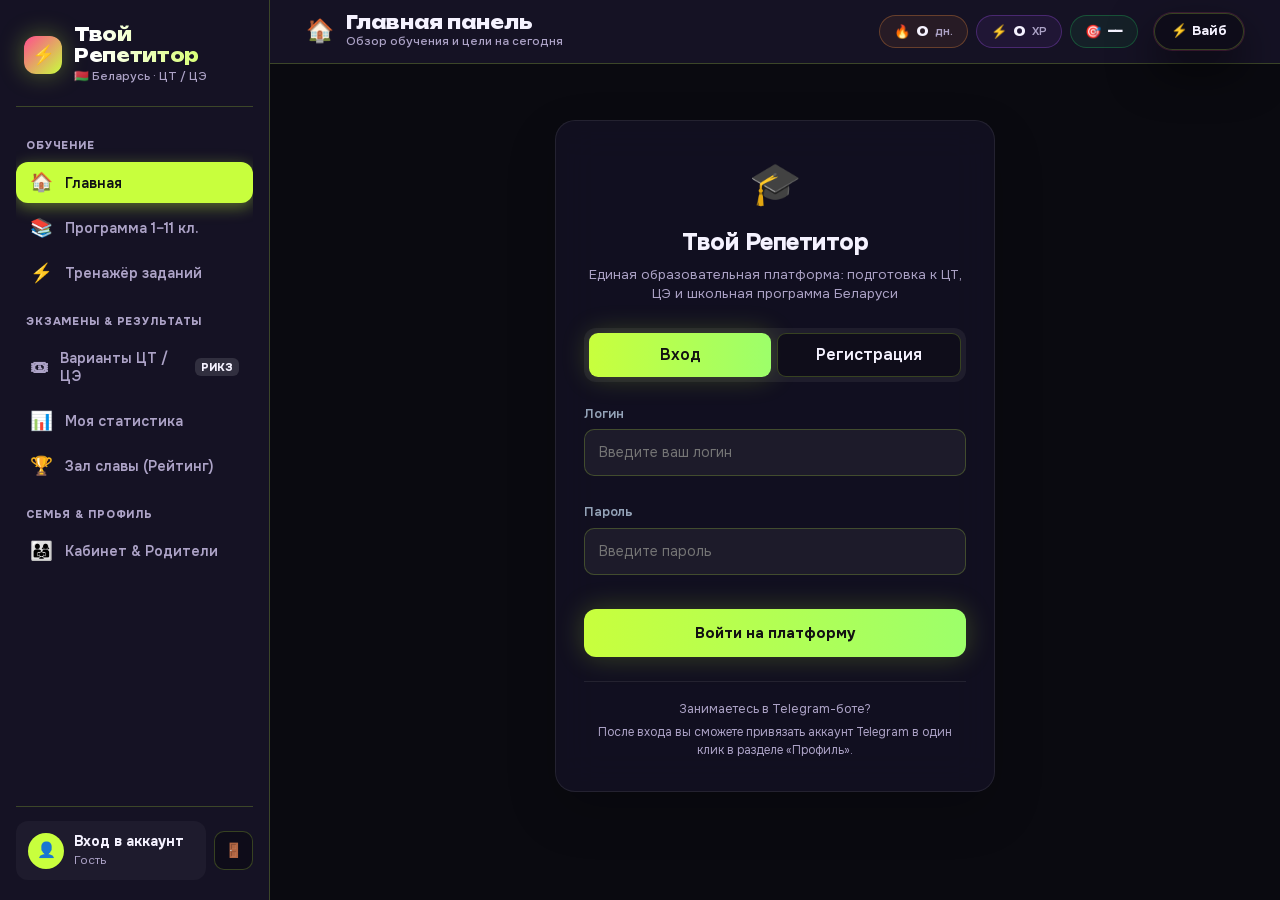
==== frontend/index.html @ 46fee934 "fix(frontend): bust cache on api.js import" ====
<!doctype html>
<html lang="ru" data-theme="vibe">
  <head>
    <meta charset="UTF-8" />
    <meta
      name="viewport"
      content="width=device-width, initial-scale=1.0, maximum-scale=1.0, user-scalable=no, viewport-fit=cover"
    />
    <title>Твой Репетитор — ЦТ / ЦЭ</title>
    <meta http-equiv="Cache-Control" content="no-cache, no-store, must-revalidate" />
    <meta http-equiv="Pragma" content="no-cache" />
    <meta http-equiv="Expires" content="0" />
    <!-- Критичные стили СПЛЭША — сразу в HTML, без ожидания CSS/шрифтов/Telegram SDK -->
    <style>
      html, body {
        background: #0b0b12;
        color: #f4f1ff;
        margin: 0;
        padding: 0;
        min-height: 100%;
      }
      [data-theme='calm'] body { background: #f3f6f4; color: #1c2a24; }
      .app-splash {
        position: fixed;
        inset: 0;
        z-index: 99999;
        background: #0b0b12;
        display: flex;
        flex-direction: column;
        align-items: center;
        justify-content: center;
        gap: 14px;
        transition: opacity 0.35s ease, visibility 0.35s ease;
        font-family: system-ui, -apple-system, "Segoe UI", sans-serif;
      }
      .app-splash.hidden { opacity: 0; visibility: hidden; pointer-events: none; }
      .splash-gears { position: relative; width: 76px; height: 76px; }
      .splash-gear { position: absolute; line-height: 1; }
      .splash-gear-main {
        font-size: 46px; top: 0; left: 2px;
        animation: splash-spin 3s linear infinite;
      }
      .splash-gear-sub {
        font-size: 28px; bottom: 2px; right: 2px;
        animation: splash-spin-reverse 2.2s linear infinite;
      }
      @keyframes splash-spin { from { transform: rotate(0deg); } to { transform: rotate(360deg); } }
      @keyframes splash-spin-reverse { from { transform: rotate(0deg); } to { transform: rotate(-360deg); } }
      .splash-title { font-weight: 700; font-size: 1.15rem; color: #f4f1ff; letter-spacing: 0.5px; }
      .splash-loading-text {
        font-size: 0.86rem; color: #b7aecf;
        animation: splash-pulse 1.3s ease-in-out infinite;
      }
      @keyframes splash-pulse { 0%, 100% { opacity: 0.5; } 50% { opacity: 1; } }
      /* Пока грузится app — прячем оболочку, чтобы не мигала пустая шапка */
      .app-shell { visibility: hidden; }
      html.app-ready .app-shell { visibility: visible; }
    </style>
    <script>
      (function() {
        try {
          var saved = localStorage.getItem('tutor_theme') || 'vibe';
          document.documentElement.setAttribute('data-theme', saved);
        } catch(e) {}
      })();
    </script>
    <!-- Локальные шрифты Onest & Unbounded и стили: нулевая задержка, без внешних запросов к Google -->
    <link rel="stylesheet" href="./fonts.css?v=20261122-v8-auth-security" />
    <link rel="stylesheet" href="./styles.css?v=20261122-v8-auth-security" />

    <!-- Глобальный перехватчик JS-ошибок → логи контейнера через бэкенд -->
    <script>
      (function () {
        var LOG_URL = '/api/tutor/logs/client-error/';
        var _lastSent = 0;
        var THROTTLE_MS = 3000;

        function sendError(payload) {
          var now = Date.now();
          if (now - _lastSent < THROTTLE_MS) return;
          _lastSent = now;

          var body = JSON.stringify(payload);
          try {
            fetch(LOG_URL, {
              method: 'POST',
              headers: { 'Content-Type': 'application/json' },
              body: body,
              keepalive: true
            }).catch(function () {
              if (navigator.sendBeacon) navigator.sendBeacon(LOG_URL, body);
            });
          } catch (e) {
            if (navigator.sendBeacon) navigator.sendBeacon(LOG_URL, body);
          }
        }

        function getTgId() {
          try {
            return window.Telegram && window.Telegram.WebApp
              ? (window.Telegram.WebApp.initDataUnsafe &&
                 window.Telegram.WebApp.initDataUnsafe.user &&
                 window.Telegram.WebApp.initDataUnsafe.user.id) || 'no_tg_user'
              : 'browser';
          } catch (e) { return 'unknown'; }
        }

        function getRoute() {
          try { return window.location.hash || window.location.pathname; } catch (e) { return ''; }
        }

        window.addEventListener('error', function (event) {
          sendError({
            message: event.message || 'Unknown error',
            source: event.filename || '',
            lineno: event.lineno || 0,
            colno: event.colno || 0,
            stack: event.error ? (event.error.stack || '') : '',
            url: window.location.href,
            route: getRoute(),
            tg_id: getTgId()
          });
        });

        window.addEventListener('unhandledrejection', function (event) {
          var reason = event.reason;
          sendError({
            message: 'UnhandledRejection: ' + (reason && reason.message ? reason.message : String(reason)),
            source: '',
            lineno: 0,
            colno: 0,
            stack: reason && reason.stack ? reason.stack : '',
            url: window.location.href,
            route: getRoute(),
            tg_id: getTgId()
          });
        });
      })();
    </script>
  </head>
  <body>
    <!-- Сплэш сразу в body — виден до загрузки JS/шрифтов -->
    <div id="app-splash" class="app-splash">
      <div class="splash-gears">
        <span class="splash-gear splash-gear-main">⚙️</span>
        <span class="splash-gear splash-gear-sub">⚙️</span>
      </div>
      <div class="splash-title">Твой Репетитор</div>
      <div class="splash-loading-text">Загрузка...</div>
    </div>
    <script>
      // Держим сплэш до готовности приложения. Страховка: максимум 3 с.
      window.__TUTOR_HIDE_SPLASH__ = function () {
        var splash = document.getElementById('app-splash');
        if (!splash || splash.dataset.done) return;
        splash.dataset.done = '1';
        document.documentElement.classList.add('app-ready');
        splash.classList.add('hidden');
        setTimeout(function () {
          if (splash && splash.parentNode) splash.parentNode.removeChild(splash);
        }, 280);
      };
      setTimeout(function () {
        if (typeof window.__TUTOR_HIDE_SPLASH__ === 'function') window.__TUTOR_HIDE_SPLASH__();
      }, 3000);
    </script>
    <div id="atmosphere" class="atmosphere" aria-hidden="true"></div>
    <div class="app-shell">
      <!-- Полноформатный десктоп-сайдбар (активен на ПК и демо-сайте) -->
      <aside class="desktop-sidebar" aria-label="Панель навигации">
        <div class="sidebar-brand" data-action="go-home">
          <span class="brand-mark">⚡</span>
          <div class="sidebar-brand-text">
            <span class="brand-name">Твой Репетитор</span>
            <span class="brand-sub">🇧🇾 Беларусь · ЦТ / ЦЭ</span>
          </div>
        </div>

        <nav class="sidebar-nav">
          <div class="sidebar-group-title">ОБУЧЕНИЕ</div>
          <button type="button" class="sidebar-btn active" data-route="home">
            <span class="sidebar-icon">🏠</span>
            <span class="sidebar-text">Главная</span>
          </button>
          <button type="button" class="sidebar-btn" data-route="courses">
            <span class="sidebar-icon">📚</span>
            <span class="sidebar-text">Программа 1–11 кл.</span>
          </button>
          <button type="button" class="sidebar-btn" data-route="practice">
            <span class="sidebar-icon">⚡</span>
            <span class="sidebar-text">Тренажёр заданий</span>
          </button>

          <div class="sidebar-group-title">ЭКЗАМЕНЫ & РЕЗУЛЬТАТЫ</div>
          <button type="button" class="sidebar-btn" data-action="open-exam-variants">
            <span class="sidebar-icon">🎟</span>
            <span class="sidebar-text">Варианты ЦТ / ЦЭ</span>
            <span class="sidebar-badge">РИКЗ</span>
          </button>
          <button type="button" class="sidebar-btn" data-route="stats">
            <span class="sidebar-icon">📊</span>
            <span class="sidebar-text">Моя статистика</span>
          </button>
          <button type="button" class="sidebar-btn" data-route="rating">
            <span class="sidebar-icon">🏆</span>
            <span class="sidebar-text">Зал славы (Рейтинг)</span>
          </button>

          <div class="sidebar-group-title">СЕМЬЯ & ПРОФИЛЬ</div>
          <button type="button" class="sidebar-btn" data-route="profile">
            <span class="sidebar-icon">👨‍👩‍👧</span>
            <span class="sidebar-text">Кабинет & Родители</span>
          </button>
        </nav>

        <div class="sidebar-footer" style="display:flex;align-items:center;gap:8px">
          <div class="sidebar-user" id="sidebar-user-card" data-route="profile" style="flex:1">
            <div class="sidebar-avatar" id="sidebar-user-avatar">👤</div>
            <div class="sidebar-user-info">
              <span class="sidebar-user-name" id="sidebar-user-name">Ученик</span>
              <span class="sidebar-user-grade" id="sidebar-user-grade">11 класс</span>
            </div>
          </div>
          <button type="button" class="btn secondary sm" data-action="auth-logout" title="Выйти из аккаунта" style="padding:8px 10px;border-radius:10px;font-size:14px;cursor:pointer">🚪</button>
        </div>
      </aside>

      <!-- Основная рабочая область -->
      <div class="main-content-wrapper">
        <header class="topbar">
          <!-- Mobile Brand: виден на узких экранах, скрыт на десктопе с сайдбаром -->
          <div class="brand" data-action="go-home">
            <span class="brand-mark">⚡</span>
            <div>
              <p class="brand-name">Твой Репетитор</p>
              <p class="brand-sub" id="brand-sub">ЦТ · ЦЭ · Школа</p>
            </div>
          </div>

          <!-- Desktop Section Breadcrumb / Header: виден на десктопе вместо дублирующего меню -->
          <div class="topbar-section" id="topbar-section">
            <span class="topbar-section-icon" id="topbar-section-icon">🏠</span>
            <div class="topbar-section-text">
              <h1 class="topbar-section-title" id="topbar-section-title">Главная панель</h1>
              <span class="topbar-section-sub" id="topbar-section-sub">Обзор обучения и цели на сегодня</span>
            </div>
          </div>

          <!-- Live Gamification Indicators: кликабельны, показывают стрик, XP и точность -->
          <div class="topbar-badges" id="topbar-badges">
            <button type="button" class="topbar-pill topbar-pill-streak" data-action="open-streak" title="Ударный режим (дней подряд)">
              <span class="pill-fire">🔥</span>
              <span class="pill-val" id="topbar-streak-val">0</span>
              <span class="pill-lbl">дн.</span>
            </button>
            <button type="button" class="topbar-pill topbar-pill-xp" data-action="open-scores" title="Очки опыта (XP)">
              <span class="pill-bolt">⚡</span>
              <span class="pill-val" id="topbar-xp-val">0</span>
              <span class="pill-lbl">XP</span>
            </button>
            <button type="button" class="topbar-pill topbar-pill-acc" data-action="open-accuracy" title="Точность ответов">
              <span class="pill-target">🎯</span>
              <span class="pill-val" id="topbar-acc-val">—</span>
            </button>
          </div>

          <div class="topbar-actions">
            <button type="button" class="theme-toggle" id="theme-toggle" aria-label="Сменить тему">
              <span id="theme-toggle-label">⚡ Вайб</span>
            </button>
          </div>
        </header>

        <main id="view" class="view"></main>
      </div>

      <nav class="tabbar">
        <button type="button" class="tab active" data-route="home">Главная</button>
        <button type="button" class="tab" data-route="courses">Учёба</button>
        <button type="button" class="tab" data-route="practice">Практика</button>
        <button type="button" class="tab" data-route="stats">Статистика</button>
        <button type="button" class="tab" data-route="rating">Рейтинг</button>
        <button type="button" class="tab" data-route="profile">Профиль & Семья</button>
      </nav>
    </div>

    <!-- Telegram SDK локально: не зависит от telegram.org, грузится мгновенно -->
    <script src="./telegram-web-app.js"></script>
    <script>
      try {
        var _tg = window.Telegram && window.Telegram.WebApp;
        if (_tg) { _tg.ready(); _tg.expand(); }
      } catch (e) {}
    </script>
    <script type="module" src="./app.js?v=20261122-v10-freshapi"></script>
  </body>
</html>
---- frontend/fonts.css ----
/* cyrillic-ext */
@font-face {
  font-family: 'Onest';
  font-style: normal;
  font-weight: 400;
  font-display: swap;
  src: url('./fonts/onest-400-cyrillic-ext.woff2') format('woff2');
  unicode-range: U+0460-052F, U+1C80-1C8A, U+20B4, U+2DE0-2DFF, U+A640-A69F, U+FE2E-FE2F;
}

/* cyrillic */
@font-face {
  font-family: 'Onest';
  font-style: normal;
  font-weight: 400;
  font-display: swap;
  src: url('./fonts/onest-400-cyrillic.woff2') format('woff2');
  unicode-range: U+0301, U+0400-045F, U+0490-0491, U+04B0-04B1, U+2116;
}

/* latin-ext */
@font-face {
  font-family: 'Onest';
  font-style: normal;
  font-weight: 400;
  font-display: swap;
  src: url('./fonts/onest-400-latin-ext.woff2') format('woff2');
  unicode-range: U+0100-02BA, U+02BD-02C5, U+02C7-02CC, U+02CE-02D7, U+02DD-02FF, U+0304, U+0308, U+0329, U+1D00-1DBF, U+1E00-1E9F, U+1EF2-1EFF, U+2020, U+20A0-20AB, U+20AD-20C4, U+2113, U+2C60-2C7F, U+A720-A7FF;
}

/* latin */
@font-face {
  font-family: 'Onest';
  font-style: normal;
  font-weight: 400;
  font-display: swap;
  src: url('./fonts/onest-400-latin.woff2') format('woff2');
  unicode-range: U+0000-00FF, U+0131, U+0152-0153, U+02BB-02BC, U+02C6, U+02DA, U+02DC, U+0304, U+0308, U+0329, U+2000-206F, U+20AC, U+2122, U+2191, U+2193, U+2212, U+2215, U+FEFF, U+FFFD;
}

/* cyrillic-ext */
@font-face {
  font-family: 'Onest';
  font-style: normal;
  font-weight: 500;
  font-display: swap;
  src: url('./fonts/onest-500-cyrillic-ext.woff2') format('woff2');
  unicode-range: U+0460-052F, U+1C80-1C8A, U+20B4, U+2DE0-2DFF, U+A640-A69F, U+FE2E-FE2F;
}

/* cyrillic */
@font-face {
  font-family: 'Onest';
  font-style: normal;
  font-weight: 500;
  font-display: swap;
  src: url('./fonts/onest-500-cyrillic.woff2') format('woff2');
  unicode-range: U+0301, U+0400-045F, U+0490-0491, U+04B0-04B1, U+2116;
}

/* latin-ext */
@font-face {
  font-family: 'Onest';
  font-style: normal;
  font-weight: 500;
  font-display: swap;
  src: url('./fonts/onest-500-latin-ext.woff2') format('woff2');
  unicode-range: U+0100-02BA, U+02BD-02C5, U+02C7-02CC, U+02CE-02D7, U+02DD-02FF, U+0304, U+0308, U+0329, U+1D00-1DBF, U+1E00-1E9F, U+1EF2-1EFF, U+2020, U+20A0-20AB, U+20AD-20C4, U+2113, U+2C60-2C7F, U+A720-A7FF;
}

/* latin */
@font-face {
  font-family: 'Onest';
  font-style: normal;
  font-weight: 500;
  font-display: swap;
  src: url('./fonts/onest-500-latin.woff2') format('woff2');
  unicode-range: U+0000-00FF, U+0131, U+0152-0153, U+02BB-02BC, U+02C6, U+02DA, U+02DC, U+0304, U+0308, U+0329, U+2000-206F, U+20AC, U+2122, U+2191, U+2193, U+2212, U+2215, U+FEFF, U+FFFD;
}

/* cyrillic-ext */
@font-face {
  font-family: 'Onest';
  font-style: normal;
  font-weight: 600;
  font-display: swap;
  src: url('./fonts/onest-600-cyrillic-ext.woff2') format('woff2');
  unicode-range: U+0460-052F, U+1C80-1C8A, U+20B4, U+2DE0-2DFF, U+A640-A69F, U+FE2E-FE2F;
}

/* cyrillic */
@font-face {
  font-family: 'Onest';
  font-style: normal;
  font-weight: 600;
  font-display: swap;
  src: url('./fonts/onest-600-cyrillic.woff2') format('woff2');
  unicode-range: U+0301, U+0400-045F, U+0490-0491, U+04B0-04B1, U+2116;
}

/* latin-ext */
@font-face {
  font-family: 'Onest';
  font-style: normal;
  font-weight: 600;
  font-display: swap;
  src: url('./fonts/onest-600-latin-ext.woff2') format('woff2');
  unicode-range: U+0100-02BA, U+02BD-02C5, U+02C7-02CC, U+02CE-02D7, U+02DD-02FF, U+0304, U+0308, U+0329, U+1D00-1DBF, U+1E00-1E9F, U+1EF2-1EFF, U+2020, U+20A0-20AB, U+20AD-20C4, U+2113, U+2C60-2C7F, U+A720-A7FF;
}

/* latin */
@font-face {
  font-family: 'Onest';
  font-style: normal;
  font-weight: 600;
  font-display: swap;
  src: url('./fonts/onest-600-latin.woff2') format('woff2');
  unicode-range: U+0000-00FF, U+0131, U+0152-0153, U+02BB-02BC, U+02C6, U+02DA, U+02DC, U+0304, U+0308, U+0329, U+2000-206F, U+20AC, U+2122, U+2191, U+2193, U+2212, U+2215, U+FEFF, U+FFFD;
}

/* cyrillic-ext */
@font-face {
  font-family: 'Onest';
  font-style: normal;
  font-weight: 700;
  font-display: swap;
  src: url('./fonts/onest-700-cyrillic-ext.woff2') format('woff2');
  unicode-range: U+0460-052F, U+1C80-1C8A, U+20B4, U+2DE0-2DFF, U+A640-A69F, U+FE2E-FE2F;
}

/* cyrillic */
@font-face {
  font-family: 'Onest';
  font-style: normal;
  font-weight: 700;
  font-display: swap;
  src: url('./fonts/onest-700-cyrillic.woff2') format('woff2');
  unicode-range: U+0301, U+0400-045F, U+0490-0491, U+04B0-04B1, U+2116;
}

/* latin-ext */
@font-face {
  font-family: 'Onest';
  font-style: normal;
  font-weight: 700;
  font-display: swap;
  src: url('./fonts/onest-700-latin-ext.woff2') format('woff2');
  unicode-range: U+0100-02BA, U+02BD-02C5, U+02C7-02CC, U+02CE-02D7, U+02DD-02FF, U+0304, U+0308, U+0329, U+1D00-1DBF, U+1E00-1E9F, U+1EF2-1EFF, U+2020, U+20A0-20AB, U+20AD-20C4, U+2113, U+2C60-2C7F, U+A720-A7FF;
}

/* latin */
@font-face {
  font-family: 'Onest';
  font-style: normal;
  font-weight: 700;
  font-display: swap;
  src: url('./fonts/onest-700-latin.woff2') format('woff2');
  unicode-range: U+0000-00FF, U+0131, U+0152-0153, U+02BB-02BC, U+02C6, U+02DA, U+02DC, U+0304, U+0308, U+0329, U+2000-206F, U+20AC, U+2122, U+2191, U+2193, U+2212, U+2215, U+FEFF, U+FFFD;
}

/* cyrillic-ext */
@font-face {
  font-family: 'Onest';
  font-style: normal;
  font-weight: 800;
  font-display: swap;
  src: url('./fonts/onest-800-cyrillic-ext.woff2') format('woff2');
  unicode-range: U+0460-052F, U+1C80-1C8A, U+20B4, U+2DE0-2DFF, U+A640-A69F, U+FE2E-FE2F;
}

/* cyrillic */
@font-face {
  font-family: 'Onest';
  font-style: normal;
  font-weight: 800;
  font-display: swap;
  src: url('./fonts/onest-800-cyrillic.woff2') format('woff2');
  unicode-range: U+0301, U+0400-045F, U+0490-0491, U+04B0-04B1, U+2116;
}

/* latin-ext */
@font-face {
  font-family: 'Onest';
  font-style: normal;
  font-weight: 800;
  font-display: swap;
  src: url('./fonts/onest-800-latin-ext.woff2') format('woff2');
  unicode-range: U+0100-02BA, U+02BD-02C5, U+02C7-02CC, U+02CE-02D7, U+02DD-02FF, U+0304, U+0308, U+0329, U+1D00-1DBF, U+1E00-1E9F, U+1EF2-1EFF, U+2020, U+20A0-20AB, U+20AD-20C4, U+2113, U+2C60-2C7F, U+A720-A7FF;
}

/* latin */
@font-face {
  font-family: 'Onest';
  font-style: normal;
  font-weight: 800;
  font-display: swap;
  src: url('./fonts/onest-800-latin.woff2') format('woff2');
  unicode-range: U+0000-00FF, U+0131, U+0152-0153, U+02BB-02BC, U+02C6, U+02DA, U+02DC, U+0304, U+0308, U+0329, U+2000-206F, U+20AC, U+2122, U+2191, U+2193, U+2212, U+2215, U+FEFF, U+FFFD;
}

/* cyrillic-ext */
@font-face {
  font-family: 'Unbounded';
  font-style: normal;
  font-weight: 600;
  font-display: swap;
  src: url('./fonts/unbounded-600-cyrillic-ext.woff2') format('woff2');
  unicode-range: U+0460-052F, U+1C80-1C8A, U+20B4, U+2DE0-2DFF, U+A640-A69F, U+FE2E-FE2F;
}

/* cyrillic */
@font-face {
  font-family: 'Unbounded';
  font-style: normal;
  font-weight: 600;
  font-display: swap;
  src: url('./fonts/unbounded-600-cyrillic.woff2') format('woff2');
  unicode-range: U+0301, U+0400-045F, U+0490-0491, U+04B0-04B1, U+2116;
}

/* latin-ext */
@font-face {
  font-family: 'Unbounded';
  font-style: normal;
  font-weight: 600;
  font-display: swap;
  src: url('./fonts/unbounded-600-latin-ext.woff2') format('woff2');
  unicode-range: U+0100-02BA, U+02BD-02C5, U+02C7-02CC, U+02CE-02D7, U+02DD-02FF, U+0304, U+0308, U+0329, U+1D00-1DBF, U+1E00-1E9F, U+1EF2-1EFF, U+2020, U+20A0-20AB, U+20AD-20C4, U+2113, U+2C60-2C7F, U+A720-A7FF;
}

/* latin */
@font-face {
  font-family: 'Unbounded';
  font-style: normal;
  font-weight: 600;
  font-display: swap;
  src: url('./fonts/unbounded-600-latin.woff2') format('woff2');
  unicode-range: U+0000-00FF, U+0131, U+0152-0153, U+02BB-02BC, U+02C6, U+02DA, U+02DC, U+0304, U+0308, U+0329, U+2000-206F, U+20AC, U+2122, U+2191, U+2193, U+2212, U+2215, U+FEFF, U+FFFD;
}

/* cyrillic-ext */
@font-face {
  font-family: 'Unbounded';
  font-style: normal;
  font-weight: 700;
  font-display: swap;
  src: url('./fonts/unbounded-700-cyrillic-ext.woff2') format('woff2');
  unicode-range: U+0460-052F, U+1C80-1C8A, U+20B4, U+2DE0-2DFF, U+A640-A69F, U+FE2E-FE2F;
}

/* cyrillic */
@font-face {
  font-family: 'Unbounded';
  font-style: normal;
  font-weight: 700;
  font-display: swap;
  src: url('./fonts/unbounded-700-cyrillic.woff2') format('woff2');
  unicode-range: U+0301, U+0400-045F, U+0490-0491, U+04B0-04B1, U+2116;
}

/* latin-ext */
@font-face {
  font-family: 'Unbounded';
  font-style: normal;
  font-weight: 700;
  font-display: swap;
  src: url('./fonts/unbounded-700-latin-ext.woff2') format('woff2');
  unicode-range: U+0100-02BA, U+02BD-02C5, U+02C7-02CC, U+02CE-02D7, U+02DD-02FF, U+0304, U+0308, U+0329, U+1D00-1DBF, U+1E00-1E9F, U+1EF2-1EFF, U+2020, U+20A0-20AB, U+20AD-20C4, U+2113, U+2C60-2C7F, U+A720-A7FF;
}

/* latin */
@font-face {
  font-family: 'Unbounded';
  font-style: normal;
  font-weight: 700;
  font-display: swap;
  src: url('./fonts/unbounded-700-latin.woff2') format('woff2');
  unicode-range: U+0000-00FF, U+0131, U+0152-0153, U+02BB-02BC, U+02C6, U+02DA, U+02DC, U+0304, U+0308, U+0329, U+2000-206F, U+20AC, U+2122, U+2191, U+2193, U+2212, U+2215, U+FEFF, U+FFFD;
}

/* cyrillic-ext */
@font-face {
  font-family: 'Unbounded';
  font-style: normal;
  font-weight: 800;
  font-display: swap;
  src: url('./fonts/unbounded-800-cyrillic-ext.woff2') format('woff2');
  unicode-range: U+0460-052F, U+1C80-1C8A, U+20B4, U+2DE0-2DFF, U+A640-A69F, U+FE2E-FE2F;
}

/* cyrillic */
@font-face {
  font-family: 'Unbounded';
  font-style: normal;
  font-weight: 800;
  font-display: swap;
  src: url('./fonts/unbounded-800-cyrillic.woff2') format('woff2');
  unicode-range: U+0301, U+0400-045F, U+0490-0491, U+04B0-04B1, U+2116;
}

/* latin-ext */
@font-face {
  font-family: 'Unbounded';
  font-style: normal;
  font-weight: 800;
  font-display: swap;
  src: url('./fonts/unbounded-800-latin-ext.woff2') format('woff2');
  unicode-range: U+0100-02BA, U+02BD-02C5, U+02C7-02CC, U+02CE-02D7, U+02DD-02FF, U+0304, U+0308, U+0329, U+1D00-1DBF, U+1E00-1E9F, U+1EF2-1EFF, U+2020, U+20A0-20AB, U+20AD-20C4, U+2113, U+2C60-2C7F, U+A720-A7FF;
}

/* latin */
@font-face {
  font-family: 'Unbounded';
  font-style: normal;
  font-weight: 800;
  font-display: swap;
  src: url('./fonts/unbounded-800-latin.woff2') format('woff2');
  unicode-range: U+0000-00FF, U+0131, U+0152-0153, U+02BB-02BC, U+02C6, U+02DA, U+02DC, U+0304, U+0308, U+0329, U+2000-206F, U+20AC, U+2122, U+2191, U+2193, U+2212, U+2215, U+FEFF, U+FFFD;
}
---- frontend/styles.css ----
:root,
[data-theme='vibe'] {
  --font: 'Onest', 'Segoe UI', -apple-system, sans-serif;
  --font-display: 'Unbounded', 'Onest', sans-serif;
  --bg0: #0a0a10;
  --bg1: #151224;
  --ink: #f5f2ff;
  --muted: #ada3c7;
  --accent: #c8ff3d;
  --accent-ink: #0f1015;
  --accent-glow: rgba(200, 255, 61, 0.4);
  --danger: #ff4d8d;
  --ok: #c8ff3d;
  --card: rgba(21, 18, 36, 0.75);
  --card-border: rgba(200, 255, 61, 0.22);
  --card-hover: rgba(28, 24, 48, 0.9);
  --shadow: 0 0 0 1px rgba(255, 77, 141, 0.16), 0 20px 46px rgba(0, 0, 0, 0.6);
  --hover-shadow: 0 0 30px rgba(200, 255, 61, 0.3), 0 24px 50px rgba(0, 0, 0, 0.7);
  --radius: 22px;
  --tab-bg: rgba(15, 12, 26, 0.92);
  --option-bg: rgba(255, 255, 255, 0.05);
  --veil: linear-gradient(180deg, rgba(10, 10, 16, 0.4), rgba(10, 10, 16, 0.9));
  --chip-active: #ff4d8d;
}

[data-theme='ultra'] {
  --font: 'Onest', 'Segoe UI', -apple-system, sans-serif;
  --font-display: 'Unbounded', 'Onest', sans-serif;
  --bg0: #06070b;
  --bg1: #0d1017;
  --ink: #f1f5f9;
  --muted: #8b9cb4;
  --accent: #8b5cf6;
  --accent-ink: #ffffff;
  --accent-glow: rgba(139, 92, 246, 0.45);
  --danger: #f43f5e;
  --ok: #06b6d4;
  --card: rgba(14, 18, 28, 0.75);
  --card-border: rgba(139, 92, 246, 0.22);
  --card-hover: rgba(20, 26, 42, 0.9);
  --shadow: 0 0 0 1px rgba(139, 92, 246, 0.18), 0 20px 48px rgba(0, 0, 0, 0.7);
  --hover-shadow: 0 0 28px rgba(139, 92, 246, 0.35), 0 24px 50px rgba(0, 0, 0, 0.8);
  --radius: 22px;
  --tab-bg: rgba(10, 13, 20, 0.92);
  --option-bg: rgba(255, 255, 255, 0.04);
  --veil: linear-gradient(180deg, rgba(6, 7, 11, 0.4), rgba(6, 7, 11, 0.92));
  --chip-active: #8b5cf6;
}

[data-theme='calm'] {
  --font: 'Onest', 'Segoe UI', -apple-system, sans-serif;
  --font-display: 'Onest', 'Segoe UI', sans-serif;
  --bg0: #0b1320;
  --bg1: #132238;
  --ink: #f1f5f9;
  --muted: #8fa0b5;
  --accent: #10b981;
  --accent-ink: #ffffff;
  --accent-glow: rgba(16, 185, 129, 0.4);
  --danger: #f43f5e;
  --ok: #10b981;
  --card: rgba(19, 34, 56, 0.72);
  --card-border: rgba(16, 185, 129, 0.2);
  --card-hover: rgba(24, 42, 68, 0.88);
  --shadow: 0 0 0 1px rgba(255, 255, 255, 0.06), 0 16px 40px rgba(0, 0, 0, 0.45);
  --hover-shadow: 0 0 25px rgba(16, 185, 129, 0.3), 0 20px 45px rgba(0, 0, 0, 0.55);
  --radius: 20px;
  --tab-bg: rgba(11, 19, 32, 0.92);
  --option-bg: rgba(255, 255, 255, 0.04);
  --veil: linear-gradient(180deg, rgba(11, 19, 32, 0.4), rgba(11, 19, 32, 0.92));
  --chip-active: #10b981;
}

* {
  box-sizing: border-box;
}

html,
body {
  margin: 0;
  min-height: 100%;
  color: var(--ink);
  font-family: var(--font);
  font-size: 16px;
  line-height: 1.5;
  background: var(--bg0);
  -webkit-font-smoothing: antialiased;
}

body {
  overflow-x: hidden;
}

.atmosphere {
  position: fixed;
  inset: 0;
  z-index: 0;
  pointer-events: none;
  overflow: hidden;
}

.atmosphere .slide {
  position: absolute;
  inset: 0;
  opacity: 0;
  transition: opacity 1.2s ease;
  background-size: cover;
  background-position: center;
}

.atmosphere .slide.active {
  opacity: 1;
}

.atmosphere .veil {
  position: absolute;
  inset: 0;
  background: var(--veil);
}

.meme-layer {
  position: absolute;
  inset: 0;
  overflow: hidden;
}

.sticker {
  position: absolute;
  display: inline-flex;
  align-items: center;
  justify-content: center;
  padding: 8px 12px;
  border-radius: 999px;
  font-family: var(--font-display);
  font-size: 0.78rem;
  font-weight: 700;
  letter-spacing: 0.01em;
  white-space: nowrap;
  backdrop-filter: blur(6px);
  animation: floaty 7s ease-in-out infinite;
  opacity: 0.9;
}

.sticker.s1 {
  top: 12%;
  left: 6%;
  background: rgba(255, 77, 141, 0.9);
  color: #fff;
  transform: rotate(-12deg);
}
.sticker.s2 {
  top: 22%;
  right: 8%;
  background: rgba(200, 255, 61, 0.92);
  color: #121212;
  transform: rotate(8deg);
  animation-delay: 0.6s;
}
.sticker.s3 {
  top: 48%;
  left: 10%;
  font-size: 1.6rem;
  background: rgba(255, 255, 255, 0.08);
  animation-delay: 1.1s;
}
.sticker.s4 {
  bottom: 28%;
  right: 10%;
  background: rgba(122, 92, 255, 0.88);
  color: #fff;
  transform: rotate(-6deg);
  animation-delay: 0.3s;
}
.sticker.s5 {
  top: 36%;
  right: 28%;
  font-size: 1.4rem;
  background: transparent;
  animation-delay: 1.4s;
}
.sticker.s6 {
  bottom: 36%;
  left: 18%;
  background: rgba(255, 255, 255, 0.1);
  border: 1px solid rgba(255, 255, 255, 0.2);
  color: #fff;
  transform: rotate(14deg);
  animation-delay: 0.9s;
}
.sticker.s7 {
  top: 58%;
  right: 16%;
  font-size: 1.5rem;
  background: transparent;
  animation-delay: 1.7s;
}
.sticker.s8 {
  top: 16%;
  left: 42%;
  background: rgba(200, 255, 61, 0.2);
  border: 1px solid rgba(200, 255, 61, 0.45);
  color: #c8ff3d;
  transform: rotate(-4deg);
  animation-delay: 0.2s;
}

@keyframes floaty {
  0%,
  100% {
    translate: 0 0;
  }
  50% {
    translate: 0 -8px;
  }
}

/* ── Adaptive Shell Layout: Mobile & Expansive Desktop ── */
.desktop-sidebar {
  display: none;
}

.main-content-wrapper {
  display: flex;
  flex-direction: column;
  gap: 16px;
  width: 100%;
}

.app-shell {
  position: relative;
  z-index: 1;
  min-height: 100dvh;
  display: flex;
  flex-direction: column;
  padding:
    calc(12px + env(safe-area-inset-top, 0px))
    16px
    calc(86px + env(safe-area-inset-bottom, 0px));
  gap: 16px;
  max-width: 580px;
  margin: 0 auto;
  box-sizing: border-box;
  width: 100%;
  transition: max-width 0.3s ease, padding 0.3s ease;
}

/* На экранах десктопов (ПК, ноутбуки, мониторы >= 900px): полноценный EdTech портал на весь экран */
@media (min-width: 900px) {
  html, body {
    height: 100%;
    margin: 0;
    padding: 0;
    overflow: hidden;
  }

  .app-shell {
    display: flex !important;
    flex-direction: row !important;
    width: 100vw !important;
    max-width: 100vw !important;
    height: 100vh !important;
    max-height: 100vh !important;
    margin: 0 !important;
    padding: 0 !important;
    gap: 0 !important;
    overflow: hidden !important;
    border-radius: 0 !important;
    background: var(--bg0) !important;
  }

  /* Полноразмерный сайдбар слева во всю высоту окна */
  .desktop-sidebar {
    width: 270px !important;
    min-width: 270px !important;
    max-width: 270px !important;
    height: 100vh !important;
    border-radius: 0 !important;
    border: 0 !important;
    border-right: 1px solid var(--card-border) !important;
    position: relative !important;
    top: 0 !important;
    box-sizing: border-box !important;
    padding: 24px 16px 20px !important;
    display: flex !important;
    flex-direction: column !important;
    background: var(--bg1) !important;
    z-index: 20 !important;
    box-shadow: none !important;
    backdrop-filter: none !important;
    -webkit-backdrop-filter: none !important;
  }

  .sidebar-brand {
    display: flex;
    align-items: center;
    gap: 12px;
    padding: 0 8px 20px;
    border-bottom: 1px solid var(--card-border);
    margin-bottom: 16px;
    cursor: pointer;
  }

  .sidebar-brand-text {
    display: flex;
    flex-direction: column;
    gap: 2px;
  }

  .sidebar-brand-text .brand-name {
    font-size: 1.1rem;
    font-weight: 800;
    line-height: 1.2;
    margin: 0;
  }

  .sidebar-brand-text .brand-sub {
    font-size: 0.74rem;
    color: var(--muted);
    margin: 0;
  }

  .sidebar-nav {
    display: flex;
    flex-direction: column;
    gap: 5px;
    flex: 1;
    overflow-y: auto;
  }

  .sidebar-group-title {
    font-size: 0.68rem;
    font-weight: 800;
    letter-spacing: 0.08em;
    color: var(--muted);
    padding: 14px 10px 4px;
  }

  .sidebar-btn {
    appearance: none;
    background: transparent;
    border: 0;
    color: var(--muted);
    font-family: var(--font);
    font-size: 0.88rem;
    font-weight: 600;
    display: flex;
    align-items: center;
    gap: 12px;
    padding: 11px 14px;
    border-radius: 12px;
    cursor: pointer;
    transition: transform 0.15s ease, background 0.15s ease, color 0.15s ease, box-shadow 0.15s ease;
    text-align: left;
    width: 100%;
    -webkit-tap-highlight-color: transparent;
    touch-action: manipulation;
    user-select: none;
  }

  @media (hover: hover) and (pointer: fine) {
    .sidebar-btn:hover {
      color: var(--ink);
      background: rgba(255, 255, 255, 0.07);
      transform: translateX(3px);
    }
  }

  .sidebar-btn:active {
    transform: scale(0.96) !important;
    transition: transform 0.06s ease !important;
  }

  .sidebar-btn.active {
    color: var(--accent-ink);
    background: var(--accent);
    box-shadow: 0 4px 16px var(--accent-glow);
  }

  .sidebar-btn.active .sidebar-badge {
    background: rgba(0, 0, 0, 0.2);
    color: var(--accent-ink);
  }

  .sidebar-icon {
    font-size: 1.15rem;
    line-height: 1;
  }

  .sidebar-badge {
    margin-left: auto;
    font-size: 0.68rem;
    font-weight: 800;
    padding: 2px 6px;
    border-radius: 6px;
    background: rgba(255, 255, 255, 0.12);
    color: var(--ink);
  }

  .sidebar-footer {
    padding-top: 14px;
    border-top: 1px solid var(--card-border);
    margin-top: auto;
  }

  .sidebar-user {
    display: flex;
    align-items: center;
    gap: 10px;
    padding: 10px 12px;
    border-radius: 12px;
    background: rgba(255, 255, 255, 0.04);
    cursor: pointer;
    transition: background 0.18s ease;
  }

  .sidebar-user:hover {
    background: rgba(255, 255, 255, 0.09);
  }

  .sidebar-avatar {
    width: 36px;
    height: 36px;
    border-radius: 50%;
    background: var(--accent);
    color: var(--accent-ink);
    display: grid;
    place-items: center;
    font-weight: 800;
    font-size: 0.95rem;
    flex-shrink: 0;
  }

  .sidebar-user-info {
    display: flex;
    flex-direction: column;
    min-width: 0;
  }

  .sidebar-user-name {
    font-weight: 700;
    font-size: 0.88rem;
    white-space: nowrap;
    overflow: hidden;
    text-overflow: ellipsis;
  }

  .sidebar-user-grade {
    font-size: 0.74rem;
    color: var(--muted);
  }

  /* Основная рабочая область справа */
  .main-content-wrapper {
    flex: 1 !important;
    height: 100vh !important;
    display: flex !important;
    flex-direction: column !important;
    min-width: 0 !important;
    overflow: hidden !important;
    background: var(--bg0) !important;
    gap: 0 !important;
  }

  /* Полноразмерный верхний хедер */
  .topbar {
    width: 100% !important;
    height: 64px !important;
    min-height: 64px !important;
    border-radius: 0 !important;
    border: 0 !important;
    border-bottom: 1px solid var(--card-border) !important;
    padding: 0 36px !important;
    box-sizing: border-box !important;
    display: flex !important;
    align-items: center !important;
    justify-content: space-between !important;
    background: var(--bg1) !important;
    box-shadow: none !important;
    backdrop-filter: none !important;
    -webkit-backdrop-filter: none !important;
    z-index: 10 !important;
  }

  .main-content-wrapper .topbar .brand {
    display: none !important;
  }

  .tabbar {
    display: none !important;
  }

  /* Скроллируемая область контента */
  .view {
    flex: 1 !important;
    height: calc(100vh - 64px) !important;
    overflow-y: auto !important;
    overflow-x: hidden !important;
    padding: 32px 40px 60px !important;
    box-sizing: border-box !important;
    display: flex !important;
    flex-direction: column !important;
    gap: 24px !important;
  }
}

/* ── Web Channel: естественная адаптация под ширину экрана ── */
html[data-channel='web'],
body.channel-web {
  min-height: 100%;
}

body.channel-web {
  background: var(--bg0);
}

/* ── Topbar (Header): Glassmorphic Navigation Bar ── */
.topbar {
  display: flex;
  align-items: center;
  justify-content: space-between;
  gap: 16px;
  padding: 10px 18px;
  background: var(--card);
  backdrop-filter: blur(24px) saturate(180%);
  -webkit-backdrop-filter: blur(24px) saturate(180%);
  border: 1px solid var(--card-border);
  border-radius: 999px;
  box-shadow: var(--shadow);
  transition: all 0.25s ease;
}

.brand {
  display: flex;
  align-items: center;
  gap: 12px;
  cursor: pointer;
  user-select: none;
}

.brand-mark {
  width: 38px;
  height: 38px;
  border-radius: 12px;
  display: grid;
  place-items: center;
  font-family: var(--font-display);
  font-weight: 800;
  font-size: 1.15rem;
  color: var(--accent-ink);
  background: var(--accent);
  box-shadow: 0 0 20px var(--accent-glow);
  transition: transform 0.25s cubic-bezier(0.16, 1, 0.3, 1);
  flex-shrink: 0;
}

[data-theme='ultra'] .brand-mark {
  background: linear-gradient(135deg, #8b5cf6, #06b6d4);
  color: #fff;
  box-shadow: 0 0 22px rgba(139, 92, 246, 0.4);
}

[data-theme='vibe'] .brand-mark {
  background: linear-gradient(135deg, #ff4d8d, #c8ff3d);
  color: #121212;
  box-shadow: 0 0 24px rgba(200, 255, 61, 0.35);
}

.brand:hover .brand-mark {
  transform: rotate(8deg) scale(1.06);
}

.brand-name {
  margin: 0;
  font-family: var(--font-display);
  font-size: 1.05rem;
  font-weight: 800;
  line-height: 1.2;
  letter-spacing: -0.02em;
}

[data-theme='ultra'] .brand-name {
  background: linear-gradient(90deg, #fff 20%, #a78bfa 100%);
  -webkit-background-clip: text;
  background-clip: text;
  color: transparent;
}

[data-theme='vibe'] .brand-name {
  background: linear-gradient(90deg, #fff 10%, #c8ff3d 100%);
  -webkit-background-clip: text;
  background-clip: text;
  color: transparent;
}

.brand-sub {
  margin: 1px 0 0;
  color: var(--muted);
  font-size: 0.74rem;
  font-weight: 500;
}

/* ── Шапка: Десктоп-хлебные крошки / Заголовок текущего экрана ── */
.topbar-section {
  display: none;
}

@media (min-width: 900px) {
  .topbar-section {
    display: flex;
    align-items: center;
    gap: 12px;
    min-width: 0;
  }
}

.topbar-section-icon {
  font-size: 1.4rem;
  line-height: 1;
  flex-shrink: 0;
}

.topbar-section-text {
  display: flex;
  flex-direction: column;
  min-width: 0;
}

.topbar-section-title {
  margin: 0;
  font-family: var(--font-display);
  font-size: 1.12rem;
  font-weight: 800;
  color: var(--ink);
  line-height: 1.2;
  white-space: nowrap;
  overflow: hidden;
  text-overflow: ellipsis;
}

.topbar-section-sub {
  font-size: 0.74rem;
  color: var(--muted);
  font-weight: 500;
  white-space: nowrap;
  overflow: hidden;
  text-overflow: ellipsis;
}

/* ── Live Gamification Indicators (Streak, XP, Accuracy) ── */
.topbar-badges {
  display: flex;
  align-items: center;
  gap: 8px;
  margin-left: auto;
}

.topbar-pill {
  appearance: none;
  border: 1px solid var(--card-border);
  background: var(--option-bg);
  color: var(--ink);
  border-radius: 999px;
  padding: 6px 14px;
  font: inherit;
  font-size: 0.82rem;
  font-weight: 700;
  display: inline-flex;
  align-items: center;
  gap: 6px;
  cursor: pointer;
  transition: all 0.2s cubic-bezier(0.16, 1, 0.3, 1);
  -webkit-tap-highlight-color: transparent;
  touch-action: manipulation;
  white-space: nowrap;
  user-select: none;
}

.topbar-pill .pill-val {
  font-weight: 800;
  font-family: var(--font-display);
}

.topbar-pill .pill-lbl {
  font-size: 0.72rem;
  color: var(--muted);
  font-weight: 600;
}

.topbar-pill-streak {
  border-color: rgba(251, 146, 60, 0.3);
  background: rgba(251, 146, 60, 0.08);
}

.topbar-pill-xp {
  border-color: rgba(168, 85, 247, 0.3);
  background: rgba(168, 85, 247, 0.08);
}

.topbar-pill-acc {
  border-color: rgba(34, 197, 94, 0.3);
  background: rgba(34, 197, 94, 0.08);
}

@media (max-width: 480px) {
  .topbar-pill-acc {
    display: none !important;
  }
  .topbar-pill .pill-lbl {
    display: none;
  }
  .topbar-pill {
    padding: 5px 10px;
    font-size: 0.76rem;
  }
}

.topbar-actions {
  display: flex;
  align-items: center;
  gap: 10px;
}

/* Переключатель стилей (темы) */
.theme-toggle {
  appearance: none;
  border: 1px solid var(--card-border);
  background: var(--tab-bg);
  color: var(--ink);
  border-radius: 999px;
  padding: 7px 16px;
  font: inherit;
  font-size: 0.84rem;
  font-weight: 700;
  cursor: pointer;
  box-shadow: var(--shadow);
  white-space: nowrap;
  display: inline-flex;
  align-items: center;
  gap: 6px;
  transition: all 0.15s ease;
  -webkit-tap-highlight-color: transparent;
  touch-action: manipulation;
  user-select: none;
}

@media (hover: hover) and (pointer: fine) {
  .theme-toggle:hover {
    border-color: var(--accent);
    box-shadow: 0 0 20px var(--accent-glow);
    transform: translateY(-2px);
  }
}

.theme-toggle:active {
  transform: scale(0.95) !important;
  transition: transform 0.06s ease !important;
}

/* ── Мобильный док / таббар ── */
.tabbar {
  position: fixed;
  left: 50%;
  transform: translateX(-50%);
  bottom: calc(10px + env(safe-area-inset-bottom, 0px));
  z-index: 1000;
  width: calc(100% - 24px);
  max-width: 520px;
  background: var(--tab-bg);
  backdrop-filter: blur(28px) saturate(180%);
  -webkit-backdrop-filter: blur(28px) saturate(180%);
  border: 1px solid var(--card-border);
  border-radius: 999px;
  padding: 6px;
  display: flex;
  align-items: center;
  justify-content: space-around;
  box-shadow: var(--shadow);
}

.tab {
  appearance: none;
  background: transparent;
  border: 0;
  color: var(--muted);
  font-family: var(--font);
  font-size: 0.74rem;
  font-weight: 600;
  padding: 8px 12px;
  border-radius: 999px;
  cursor: pointer;
  transition: transform 0.15s cubic-bezier(0.16, 1, 0.3, 1), background 0.15s ease, color 0.15s ease;
  display: flex;
  flex-direction: column;
  align-items: center;
  gap: 2px;
  white-space: nowrap;
  -webkit-tap-highlight-color: transparent;
  touch-action: manipulation;
  user-select: none;
}

@media (hover: hover) and (pointer: fine) {
  .tab:hover {
    color: var(--ink);
  }
}

.tab:active {
  transform: scale(0.92) !important;
  transition: transform 0.06s ease !important;
}

.tab.active {
  color: var(--accent-ink);
  background: var(--accent);
  box-shadow: 0 0 16px var(--accent-glow);
}

[data-theme='ultra'] .tab.active {
  background: linear-gradient(135deg, #8b5cf6, #06b6d4);
  color: #fff;
  box-shadow: 0 0 16px rgba(139, 92, 246, 0.4);
}

[data-theme='vibe'] .tab.active {
  background: var(--accent);
  color: #121212;
  box-shadow: 0 0 16px rgba(200, 255, 61, 0.35);
}

@media (max-width: 899px) {
  .topbar-section {
    display: none !important;
  }
}

@media (min-width: 900px) {
  .tabbar {
    display: none !important;
  }
  .topbar-section {
    display: flex !important;
  }
}

.view {
  display: flex;
  flex-direction: column;
  gap: 16px;
  animation: fadeIn 0.25s ease-out;
}

@keyframes fadeIn {
  from {
    opacity: 0;
    transform: translateY(6px);
  }
  to {
    opacity: 1;
    transform: translateY(0);
  }
}

/* ── Полноформатная десктоп-панель (Главный дашборд) ── */
.desktop-dashboard {
  display: flex;
  flex-direction: column;
  gap: 24px;
  width: 100%;
}

.desktop-hero-banner {
  background: var(--card);
  border: 1px solid var(--card-border);
  border-radius: 20px;
  padding: 28px 32px;
  display: grid;
  grid-template-columns: 1fr;
  gap: 24px;
  box-shadow: var(--shadow);
  position: relative;
  overflow: hidden;
}

@media (min-width: 960px) {
  .desktop-hero-banner {
    grid-template-columns: 1.35fr 1fr;
    align-items: center;
  }
}

.desktop-hero-banner::after {
  content: '';
  position: absolute;
  top: -60px;
  right: -60px;
  width: 240px;
  height: 240px;
  border-radius: 50%;
  background: radial-gradient(circle, var(--accent-glow) 0%, transparent 70%);
  pointer-events: none;
  opacity: 0.6;
}

.desktop-hero-info {
  display: flex;
  flex-direction: column;
  gap: 10px;
}

.desktop-hero-pill {
  display: inline-flex;
  align-items: center;
  gap: 6px;
  padding: 4px 12px;
  border-radius: 999px;
  background: rgba(255, 255, 255, 0.06);
  border: 1px solid var(--card-border);
  font-size: 0.78rem;
  font-weight: 700;
  color: var(--muted);
  width: fit-content;
}

.desktop-hero-title {
  margin: 0;
  font-family: var(--font-display);
  font-size: 1.85rem;
  font-weight: 800;
  color: var(--ink);
  line-height: 1.2;
  letter-spacing: -0.02em;
}

.desktop-hero-sub {
  margin: 0;
  color: var(--muted);
  font-size: 0.95rem;
  line-height: 1.45;
}

.desktop-hero-stats {
  display: flex;
  flex-wrap: wrap;
  gap: 10px;
  margin-top: 6px;
}

.desktop-stat-chip {
  display: inline-flex;
  align-items: center;
  gap: 6px;
  padding: 6px 14px;
  border-radius: 12px;
  background: var(--option-bg);
  border: 1px solid var(--card-border);
  font-size: 0.84rem;
  font-weight: 700;
  color: var(--ink);
}

.desktop-target-card {
  background: rgba(255, 255, 255, 0.03);
  border: 1px solid var(--card-border);
  border-radius: 16px;
  padding: 20px 22px;
  display: flex;
  flex-direction: column;
  gap: 12px;
}

.desktop-target-header {
  display: flex;
  justify-content: space-between;
  align-items: center;
  font-size: 0.9rem;
  font-weight: 700;
  color: var(--ink);
}

.desktop-progress-track {
  width: 100%;
  height: 10px;
  border-radius: 999px;
  background: rgba(255, 255, 255, 0.08);
  overflow: hidden;
}

.desktop-progress-fill {
  height: 100%;
  border-radius: 999px;
  background: var(--accent);
  box-shadow: 0 0 12px var(--accent-glow);
  transition: width 0.4s ease;
}

/* 2-колоночный десктопный грид */
.desktop-home-columns {
  display: grid;
  grid-template-columns: 1fr;
  gap: 24px;
}

@media (min-width: 960px) {
  .desktop-home-columns {
    grid-template-columns: 1.45fr 1fr;
    align-items: start;
  }
}

.desktop-main-col {
  display: flex;
  flex-direction: column;
  gap: 20px;
}

.desktop-side-col {
  display: flex;
  flex-direction: column;
  gap: 20px;
}

/* 7-дневный календарь стрика */
.streak-week-tracker {
  display: flex;
  justify-content: space-between;
  align-items: center;
  gap: 6px;
  margin: 10px 0;
  padding: 12px 14px;
  border-radius: 14px;
  background: rgba(255, 255, 255, 0.03);
  border: 1px solid var(--card-border);
}

.streak-day-item {
  display: flex;
  flex-direction: column;
  align-items: center;
  gap: 6px;
  font-size: 0.76rem;
  font-weight: 700;
  color: var(--muted);
}

.streak-day-badge {
  width: 32px;
  height: 32px;
  border-radius: 50%;
  display: grid;
  place-items: center;
  background: rgba(255, 255, 255, 0.06);
  border: 1px solid var(--card-border);
  font-size: 0.9rem;
  transition: all 0.2s ease;
}

.streak-day-item.active .streak-day-badge {
  background: #fb923c;
  color: #fff;
  border-color: #fb923c;
  box-shadow: 0 0 14px rgba(251, 146, 60, 0.5);
}

.streak-day-item.today .streak-day-badge {
  border-color: var(--accent);
  box-shadow: 0 0 10px var(--accent-glow);
}

/* Карточки быстрых действий на десктопе */
.action-cards-grid {
  display: grid;
  grid-template-columns: 1fr;
  gap: 14px;
}

@media (min-width: 600px) {
  .action-cards-grid {
    grid-template-columns: 1fr 1fr;
  }
}

.action-card {
  padding: 18px 20px;
  border-radius: 16px;
  background: var(--option-bg);
  border: 1px solid var(--card-border);
  display: flex;
  flex-direction: column;
  justify-content: space-between;
  gap: 12px;
  transition: all 0.2s ease;
}

.action-card:hover {
  border-color: var(--accent);
  transform: translateY(-2px);
  box-shadow: 0 6px 20px rgba(0, 0, 0, 0.15);
}

.action-card h3 {
  margin: 0;
  font-size: 1.05rem;
  font-weight: 800;
  color: var(--ink);
}

.action-card p {
  margin: 0;
  font-size: 0.84rem;
  color: var(--muted);
  line-height: 1.4;
}

/* ── Bento Grid & Cards ── */
.home-bento {
  display: flex;
  flex-direction: column;
  gap: 14px;
}

@media (min-width: 861px) {
  .home-bento {
    display: grid;
    grid-template-columns: repeat(12, 1fr);
    gap: 20px;
    align-items: stretch;
  }
  .home-bento .bento-main {
    grid-column: span 7;
    margin: 0 !important;
  }
  .home-bento .bento-side {
    grid-column: span 5;
    margin: 0 !important;
  }
  .home-bento .bento-full {
    grid-column: span 12;
    margin: 0 !important;
  }
}

.hero,
.card,
.stat {
  background: var(--card);
  border: 1px solid var(--card-border);
  box-shadow: var(--shadow);
  backdrop-filter: blur(20px) saturate(180%);
  -webkit-backdrop-filter: blur(20px) saturate(180%);
  transition: transform 0.22s cubic-bezier(0.16, 1, 0.3, 1),
              box-shadow 0.22s cubic-bezier(0.16, 1, 0.3, 1),
              border-color 0.22s ease;
}

.hero {
  padding: 22px 24px;
  border-radius: var(--radius);
  position: relative;
  overflow: hidden;
}

.hero::after {
  content: '';
  position: absolute;
  top: -40%;
  right: -10%;
  width: 260px;
  height: 260px;
  border-radius: 50%;
  background: radial-gradient(circle, var(--accent-glow) 0%, transparent 70%);
  pointer-events: none;
  opacity: 0.5;
}

.hero h1 {
  margin: 0 0 6px;
  font-family: var(--font-display);
  font-size: 1.6rem;
  font-weight: 800;
  line-height: 1.2;
  letter-spacing: -0.02em;
  color: var(--ink);
}

@media (min-width: 861px) {
  .hero {
    padding: 28px 32px;
  }
  .hero h1 {
    font-size: 2.1rem;
  }
}

.hero p {
  margin: 0;
  color: var(--muted);
  font-size: 0.95rem;
}

.stats-row {
  display: grid;
  grid-template-columns: repeat(3, 1fr);
  gap: 12px;
}

.stat {
  padding: 14px 10px;
  border-radius: 18px;
  display: flex;
  flex-direction: column;
  align-items: center;
  justify-content: center;
  gap: 4px;
  cursor: pointer;
  appearance: none;
  color: inherit;
  font: inherit;
}

.stat:hover {
  transform: translateY(-3px);
  border-color: var(--accent);
  box-shadow: var(--hover-shadow);
}

.card {
  padding: 20px;
  border-radius: var(--radius);
}

.card:hover {
  border-color: rgba(255, 255, 255, 0.16);
}

[data-theme='ultra'] .card:hover {
  border-color: rgba(139, 92, 246, 0.4);
}

[data-theme='vibe'] .card:hover {
  border-color: rgba(200, 255, 61, 0.35);
}

.profile-bento {
  display: flex;
  flex-direction: column;
  gap: 16px;
}

@media (min-width: 861px) {
  .profile-bento {
    display: grid;
    grid-template-columns: 1.1fr 0.9fr;
    gap: 20px;
    align-items: start;
  }
}

@media (min-width: 861px) {
  .curriculum-topics-list {
    display: grid;
    grid-template-columns: repeat(auto-fill, minmax(340px, 1fr));
    gap: 12px;
  }
}

button.stat {
  appearance: none;
  font: inherit;
  color: inherit;
  cursor: pointer;
  width: 100%;
}

.stat.clickable:active {
  transform: scale(0.98);
}

.panel-head {
  display: flex;
  align-items: center;
  gap: 10px;
  margin-bottom: 8px;
}

.panel-head h2 {
  margin: 0;
}

.linkish {
  appearance: none;
  border: 0;
  background: transparent;
  color: var(--accent);
  font: inherit;
  font-weight: 700;
  cursor: pointer;
  padding: 0;
}

.pager {
  display: flex;
  align-items: center;
  justify-content: space-between;
  gap: 10px;
  margin-top: 14px;
}

.pager .btn {
  min-width: 52px;
  padding: 10px 12px;
}

.date-chips {
  display: flex;
  flex-wrap: wrap;
  gap: 8px;
  margin: 10px 0 0;
  padding: 0;
  list-style: none;
}

.date-chips li {
  padding: 8px 12px;
  border-radius: 999px;
  border: 1px solid var(--card-border);
  background: var(--option-bg);
  font-size: 0.9rem;
  font-weight: 600;
}

.hero-inline {
  margin: 8px 0 14px;
  font-size: 1.6rem;
}

.plan {
  margin-top: 14px;
  padding: 14px;
  border-radius: 16px;
  border: 1px solid var(--card-border);
  background: var(--option-bg);
}

.plan.current {
  border-color: var(--accent);
  box-shadow: inset 0 0 0 1px var(--accent);
}

.plan-top {
  display: flex;
  justify-content: space-between;
  gap: 10px;
  align-items: baseline;
}

.plan-top h3 {
  margin: 0;
  font-family: var(--font-display);
  font-size: 1.1rem;
}

.plan-features {
  margin: 10px 0 12px;
  padding: 0;
  list-style: none;
}

.plan-features li {
  padding: 4px 0;
  font-size: 0.92rem;
}

.plan-features li.no {
  color: var(--muted);
}

.stat strong {
  display: block;
  font-family: var(--font-display);
  font-size: 1.25rem;
  font-weight: 700;
  font-variant-numeric: tabular-nums;
}

.stat span {
  color: var(--muted);
  font-size: 0.72rem;
}

.card {
  padding: 16px;
  border-radius: var(--radius);
  overflow-wrap: break-word;
  word-break: break-word;
}

.card h2 {
  margin: 0 0 10px;
  font-family: var(--font-display);
  font-size: 1.1rem;
  font-weight: 700;
}

.btn {
  appearance: none;
  border: 0;
  border-radius: 14px;
  padding: 13px 18px;
  font: inherit;
  font-weight: 700;
  cursor: pointer;
  background: var(--accent);
  color: var(--accent-ink);
  transition: transform 0.15s cubic-bezier(0.16, 1, 0.3, 1),
              box-shadow 0.15s ease,
              background 0.15s ease,
              opacity 0.15s ease;
  -webkit-tap-highlight-color: transparent;
  touch-action: manipulation;
  user-select: none;
}

@media (hover: hover) and (pointer: fine) {
  .btn:hover:not(:disabled) {
    transform: translateY(-2px);
    box-shadow: 0 0 25px var(--accent-glow);
  }
  .btn.secondary:hover:not(:disabled) {
    background: rgba(255, 255, 255, 0.08);
    border-color: var(--accent);
    box-shadow: 0 0 16px var(--accent-glow);
  }
}

.btn:active:not(:disabled) {
  transform: scale(0.96) !important;
  transition: transform 0.06s ease !important;
}

[data-theme='vibe'] .btn {
  background: linear-gradient(90deg, #c8ff3d, #9dff6a);
  color: #121212;
  box-shadow: 0 0 28px rgba(200, 255, 61, 0.22);
}

[data-theme='ultra'] .btn {
  background: linear-gradient(135deg, #8b5cf6, #06b6d4);
  color: #ffffff;
  box-shadow: 0 0 24px rgba(139, 92, 246, 0.35);
}

.btn.secondary {
  background: var(--tab-bg);
  color: var(--ink);
  border: 1px solid var(--card-border);
  box-shadow: none;
}

.btn.block {
  width: 100%;
}

.btn.sm {
  padding: 8px 14px;
  font-size: 0.82rem;
  border-radius: 10px;
}

.btn.danger {
  background: rgba(239, 68, 68, 0.15);
  color: #ef4444;
  border: 1px solid rgba(239, 68, 68, 0.3);
}

.btn:disabled {
  opacity: 0.45;
  cursor: not-allowed;
}

.filters {
  display: flex;
  flex-wrap: wrap;
  gap: 8px;
  margin-bottom: 12px;
}

.chip {
  border: 1px solid var(--card-border);
  background: var(--option-bg);
  color: var(--ink);
  border-radius: 999px;
  padding: 8px 14px;
  font: inherit;
  font-size: 0.88rem;
  font-weight: 700;
  cursor: pointer;
  transition: all 0.15s cubic-bezier(0.16, 1, 0.3, 1);
  -webkit-tap-highlight-color: transparent;
  touch-action: manipulation;
  user-select: none;
}

@media (hover: hover) and (pointer: fine) {
  .chip:hover {
    transform: translateY(-1px);
    border-color: var(--accent);
  }
}

.chip:active {
  transform: scale(0.96) !important;
  transition: transform 0.06s ease !important;
}

.chip.active {
  background: var(--chip-active);
  border-color: transparent;
  color: #fff;
  box-shadow: 0 0 16px var(--accent-glow);
}

[data-theme='calm'] .chip.active {
  color: var(--accent-ink);
}

[data-theme='vibe'] .chip.active {
  color: #fff;
}

.chip:disabled {
  opacity: 0.4;
  cursor: not-allowed;
}

.option {
  width: 100%;
  text-align: left;
  margin: 0 0 10px;
  padding: 14px 16px;
  border-radius: 16px;
  border: 1px solid var(--card-border);
  background: var(--option-bg);
  color: var(--ink);
  font: inherit;
  font-size: 0.96rem;
  font-weight: 500;
  cursor: pointer;
  transition: all 0.15s cubic-bezier(0.16, 1, 0.3, 1);
  display: block;
  box-sizing: border-box;
  -webkit-tap-highlight-color: transparent;
  touch-action: manipulation;
  user-select: none;
}

@media (hover: hover) and (pointer: fine) {
  .option:hover {
    background: rgba(255, 255, 255, 0.08);
    border-color: rgba(255, 255, 255, 0.25);
    transform: translateY(-1px);
  }
}

.option:active {
  transform: scale(0.98) !important;
  transition: transform 0.06s ease !important;
}

.option.selected {
  border-color: var(--accent);
  background: color-mix(in srgb, var(--accent) 15%, transparent);
  box-shadow: 0 0 16px var(--accent-glow);
}

.muted {
  color: var(--muted);
}

.ok {
  color: var(--ok);
}

.bad {
  color: var(--danger);
}

.list {
  margin: 0;
  padding: 0;
  list-style: none;
}

.list li {
  display: flex;
  justify-content: space-between;
  gap: 10px;
  padding: 11px 0;
  border-bottom: 1px solid var(--card-border);
}

.list li:last-child {
  border-bottom: 0;
}

.list .me {
  font-weight: 700;
}

.input {
  width: 100%;
  border-radius: 14px;
  border: 1px solid var(--card-border);
  background: var(--option-bg);
  color: var(--ink);
  padding: 12px 14px;
  font: inherit;
  margin-bottom: 10px;
}

textarea.input {
  min-height: 160px;
  resize: vertical;
  line-height: 1.45;
}

.task-question {
  white-space: pre-wrap;
  font-size: 1rem;
  font-weight: 600;
  line-height: 1.45;
  max-height: 42vh;
  overflow: auto;
}

.task-block.primary .task-question {
  max-height: none;
  font-size: 1.15rem;
  text-align: center;
}

.task-img {
  display: block;
  width: 100%;
  max-height: 280px;
  object-fit: contain;
  border-radius: 18px;
  margin: 8px 0 14px;
  background: var(--option-bg);
  border: 1px solid var(--card-border);
}

.option.with-pic {
  display: flex;
  flex-direction: column;
  align-items: center;
  gap: 8px;
  text-align: center;
  padding: 10px;
}

.option-img {
  width: 100%;
  max-height: 110px;
  object-fit: contain;
  border-radius: 12px;
}

.option.with-pic span {
  font-size: 0.9rem;
}

/* сетка картинок-ответов */
.card:has(.option.with-pic) {
  /* fallback layout via option width handled below */
}

.option.with-pic {
  min-height: 140px;
}

.options.pic-grid {
  display: grid;
  grid-template-columns: 1fr 1fr;
  gap: 10px;
  margin-bottom: 12px;
}

.options.pic-grid .option {
  margin: 0;
  width: 100%;
}

.izlo-card {
  margin: 8px 0 14px;
}

.izlo-badge {
  display: inline-block;
  margin: 0 0 8px;
  font-size: 0.75rem;
  letter-spacing: 0.02em;
  color: var(--muted);
  text-transform: uppercase;
}

.izlo-instruction {
  margin: 8px 0 12px;
  line-height: 1.45;
}

.stimulus {
  white-space: pre-wrap;
  line-height: 1.5;
  padding: 12px 14px;
  border-radius: 14px;
  background: var(--option-bg);
  border: 1px solid var(--card-border);
  max-height: 36vh;
  overflow: auto;
  margin-bottom: 12px;
  font-size: 0.95rem;
}

.reading-passage-card {
  margin: 10px 0 14px;
  padding: 12px 14px;
  border-radius: 14px;
  background: var(--option-bg);
  border: 1px solid var(--card-border);
  border-left: 4px solid var(--accent);
}

.reading-passage-header {
  font-weight: 700;
  font-size: 0.85rem;
  color: var(--accent);
  margin-bottom: 6px;
}

.reading-passage-body {
  white-space: pre-wrap;
  line-height: 1.5;
  font-size: 0.92rem;
  max-height: 32vh;
  overflow-y: auto;
}

.list-row {
  width: 100%;
  display: flex;
  justify-content: space-between;
  gap: 12px;
  text-align: left;
  border: 0;
  background: transparent;
  color: inherit;
  font: inherit;
  padding: 12px 4px;
  border-bottom: 1px solid var(--card-border);
  cursor: pointer;
}

.list-row:active {
  opacity: 0.7;
}

.tabbar {
  position: fixed;
  bottom: calc(10px + env(safe-area-inset-bottom, 0px));
  left: 50%;
  transform: translateX(-50%);
  width: calc(100% - 20px);
  max-width: 528px;
  z-index: 100;
  display: flex;
  overflow-x: auto;
  -webkit-overflow-scrolling: touch;
  scrollbar-width: none;
  gap: 4px;
  padding: 6px 8px;
  border-radius: 20px;
  background: var(--tab-bg);
  border: 1px solid var(--card-border);
  box-shadow: 0 10px 30px rgba(0, 0, 0, 0.45);
  backdrop-filter: blur(16px);
  -webkit-backdrop-filter: blur(16px);
  box-sizing: border-box;
}

.tabbar::-webkit-scrollbar {
  display: none;
}

.tab {
  flex: 0 0 auto;
  border: 0;
  background: transparent;
  color: var(--muted);
  font: inherit;
  font-weight: 700;
  font-size: 0.76rem;
  padding: 8px 12px;
  border-radius: 14px;
  cursor: pointer;
  text-align: center;
  white-space: nowrap;
  transition: all 0.2s ease;
}

.tab.active {
  background: var(--accent);
  color: var(--accent-ink);
}

/* Splash Screen with Gears */
.app-splash {
  position: fixed;
  inset: 0;
  z-index: 9999;
  background: #0b0b12;
  display: flex;
  flex-direction: column;
  align-items: center;
  justify-content: center;
  gap: 14px;
  transition: opacity 0.35s ease, visibility 0.35s ease;
}

.app-splash.hidden {
  opacity: 0;
  visibility: hidden;
  pointer-events: none;
}

.splash-gears {
  position: relative;
  width: 76px;
  height: 76px;
}

.splash-gear {
  position: absolute;
  line-height: 1;
}

.splash-gear-main {
  font-size: 46px;
  top: 0;
  left: 2px;
  animation: splash-spin 3s linear infinite;
  filter: drop-shadow(0 0 12px rgba(200, 255, 61, 0.45));
}

.splash-gear-sub {
  font-size: 28px;
  bottom: 2px;
  right: 2px;
  animation: splash-spin-reverse 2.2s linear infinite;
  filter: drop-shadow(0 0 10px rgba(255, 93, 143, 0.45));
}

@keyframes splash-spin {
  from { transform: rotate(0deg); }
  to { transform: rotate(360deg); }
}

@keyframes splash-spin-reverse {
  from { transform: rotate(0deg); }
  to { transform: rotate(-360deg); }
}

.splash-title {
  font-family: var(--font-display, sans-serif);
  font-weight: 700;
  font-size: 1.15rem;
  color: #f4f1ff;
  letter-spacing: 0.5px;
}

.splash-loading-text {
  font-size: 0.86rem;
  color: #b7aecf;
  animation: splash-pulse 1.3s ease-in-out infinite;
}

@keyframes splash-pulse {
  0%, 100% { opacity: 0.5; }
  50% { opacity: 1; }
}

.parent-slot {
  display: flex;
  align-items: center;
  justify-content: space-between;
  gap: 12px;
  padding: 12px 14px;
  margin-top: 10px;
  border-radius: 14px;
  background: var(--option-bg);
  border: 1px solid var(--card-border);
}

.parent-slot-info {
  display: flex;
  flex-direction: column;
  gap: 3px;
  min-width: 0;
}

.parent-slot-title {
  font-weight: 700;
  font-size: 0.92rem;
  color: var(--ink);
}

.parent-slot-status {
  font-size: 0.78rem;
  color: var(--muted);
}

.parent-slot-status.linked {
  color: #22c55e;
  font-weight: 600;
}

.invite-code {
  font-family: Unbounded, sans-serif;
  font-size: 1.6rem;
  letter-spacing: 0.18em;
  text-align: center;
  margin: 12px 0;
  color: var(--ink);
}

.child-card {
  display: flex;
  flex-direction: column;
  gap: 8px;
  padding: 12px 0;
  border-top: 1px solid var(--card-border);
}

.child-card:first-of-type {
  border-top: 0;
}

.period-row {
  display: flex;
  flex-wrap: wrap;
  gap: 8px;
  margin: 10px 0;
}

.period-chip {
  border: 1px solid var(--card-border);
  background: transparent;
  color: var(--ink);
  border-radius: 999px;
  padding: 8px 12px;
  font: inherit;
  font-size: 0.85rem;
  cursor: pointer;
}

.period-chip.active {
  background: color-mix(in srgb, var(--accent) 18%, transparent);
  border-color: color-mix(in srgb, var(--accent) 40%, transparent);
}

.date-fields {
  display: grid;
  grid-template-columns: 1fr 1fr;
  gap: 8px;
  margin-bottom: 10px;
}

.date-fields label {
  display: flex;
  flex-direction: column;
  gap: 4px;
  font-size: 0.8rem;
  color: var(--muted);
}

.date-fields input,
.family-input {
  border: 1px solid var(--card-border);
  border-radius: 12px;
  padding: 10px 12px;
  font: inherit;
  background: color-mix(in srgb, var(--card) 80%, transparent);
  color: var(--ink);
}

.field-label {
  display: block;
  font-size: 0.85rem;
  color: var(--muted);
  margin-bottom: 6px;
}

.pick-list {
  display: flex;
  flex-direction: column;
  gap: 4px;
  max-height: 220px;
  overflow: auto;
}

.pick-row {
  text-align: left;
  border: 0;
  background: color-mix(in srgb, var(--accent) 8%, transparent);
  color: var(--ink);
  border-radius: 12px;
  padding: 10px 12px;
  font: inherit;
  cursor: pointer;
}

.pick-row:hover {
  background: color-mix(in srgb, var(--accent) 16%, transparent);
}

.err {
  color: #c0392b;
  margin: 0 0 10px;
}

.tab.active {
  color: var(--ink);
  background: color-mix(in srgb, var(--accent) 16%, transparent);
}

.progress {
  height: 8px;
  border-radius: 999px;
  background: color-mix(in srgb, var(--muted) 18%, transparent);
  overflow: hidden;
  margin: 10px 0 14px;
}

.progress > i {
  display: block;
  height: 100%;
  background: var(--accent);
  width: 0;
  transition: width 0.3s ease;
}

[data-theme='vibe'] .progress > i {
  background: linear-gradient(90deg, #ff4d8d, #c8ff3d);
}

/* Пошаговый маршрут: учебник → доп. тренажёр → ИИ */
.learning-path {
  display: grid;
  grid-template-columns: repeat(3, 1fr);
  gap: 8px;
  margin: 4px 0 0;
}

.learning-step {
  text-align: center;
  padding: 10px 6px 8px;
  border-radius: 12px;
  border: 1px solid var(--card-border, rgba(255, 255, 255, 0.12));
  background: var(--bg-secondary, rgba(255, 255, 255, 0.04));
  position: relative;
}

button.learning-step-btn {
  width: 100%;
  color: inherit;
  font: inherit;
  cursor: pointer;
  appearance: none;
  -webkit-appearance: none;
  transition: border-color 0.15s ease, transform 0.12s ease, background 0.15s ease;
}

button.learning-step-btn:hover {
  border-color: color-mix(in srgb, var(--accent) 50%, transparent);
  transform: translateY(-1px);
}

button.learning-step-btn:active {
  transform: translateY(0);
}

.learning-step.active {
  border-color: color-mix(in srgb, var(--accent) 55%, transparent);
  box-shadow: 0 0 0 1px color-mix(in srgb, var(--accent) 25%, transparent);
}

.learning-step.done {
  border-color: rgba(16, 185, 129, 0.45);
  opacity: 0.92;
}

.learning-step.muted {
  opacity: 0.55;
}

.learning-step.pro-on {
  border-color: rgba(16, 185, 129, 0.55);
  background: rgba(16, 185, 129, 0.12);
}

.topic-card-head {
  width: 100%;
  display: flex;
  align-items: center;
  justify-content: space-between;
  gap: 10px;
  padding: 12px;
  background: transparent;
  border: 0;
  color: inherit;
  text-align: left;
  cursor: pointer;
}

.topic-card-head-main {
  min-width: 0;
  flex: 1;
}

.topic-card-head-side {
  display: flex;
  align-items: center;
  gap: 8px;
  flex-shrink: 0;
}

.topic-chevron {
  font-size: 0.95rem;
  opacity: 0.7;
  width: 1.1em;
  text-align: center;
}

.topic-card-body {
  padding: 0 12px 12px;
  border-top: 1px solid var(--card-border, rgba(255, 255, 255, 0.08));
  padding-top: 12px;
}

.curriculum-topic-card.is-open {
  border-color: color-mix(in srgb, var(--accent) 40%, transparent);
}

.ai-btn-active {
  background: linear-gradient(135deg, #10b981, #059669) !important;
  color: #fff !important;
  border: none !important;
}

.grade-tile.locked {
  opacity: 0.55;
  filter: grayscale(0.25);
}

.reg-steps {
  display: flex;
  align-items: center;
  justify-content: center;
  gap: 6px;
  margin: 8px 0 4px;
}

.reg-step-dot {
  width: 28px;
  height: 28px;
  border-radius: 50%;
  display: inline-flex;
  align-items: center;
  justify-content: center;
  font-size: 0.75rem;
  font-weight: 700;
  border: 1px solid var(--card-border);
  background: var(--bg-secondary, rgba(255, 255, 255, 0.04));
}

.reg-step-dot.active {
  border-color: var(--accent);
  color: var(--accent);
  box-shadow: 0 0 0 2px color-mix(in srgb, var(--accent) 25%, transparent);
}

.reg-step-dot.done {
  background: rgba(16, 185, 129, 0.2);
  border-color: rgba(16, 185, 129, 0.5);
  color: #6ee7b7;
}

.reg-step-line {
  width: 18px;
  height: 2px;
  background: var(--card-border);
  opacity: 0.7;
}


.learning-step-num {
  position: absolute;
  top: 6px;
  right: 8px;
  font-size: 0.65rem;
  font-weight: 800;
  opacity: 0.65;
}

.learning-step-icon {
  font-size: 1.35rem;
  line-height: 1;
  margin-bottom: 4px;
}

.learning-step-title {
  font-size: 0.72rem;
  font-weight: 700;
  line-height: 1.2;
}

.learning-step-sub {
  font-size: 0.62rem;
  color: var(--muted);
  margin-top: 3px;
  line-height: 1.25;
}

@media (max-width: 360px) {
  .learning-path {
    grid-template-columns: 1fr;
  }
}

.toast {
  position: fixed;
  left: 50%;
  bottom: calc(84px + env(safe-area-inset-bottom, 0px));
  transform: translateX(-50%);
  z-index: 200;
  padding: 10px 16px;
  border-radius: 999px;
  background: var(--card);
  border: 1px solid var(--card-border);
  box-shadow: 0 8px 24px rgba(0, 0, 0, 0.4);
  font-size: 0.9rem;
  font-weight: 600;
  white-space: nowrap;
}

.grade-tile.my-grade {
  border-color: var(--accent, #6366f1) !important;
  box-shadow: 0 0 0 1.5px var(--accent, #6366f1), 0 8px 20px rgba(99, 102, 241, 0.25) !important;
  background: linear-gradient(145deg, rgba(99, 102, 241, 0.12), rgba(0, 0, 0, 0.2)) !important;
}

.topic-progress-badge {
  position: relative;
  overflow: hidden;
  border-radius: 10px;
  background: rgba(255, 255, 255, 0.04);
  padding: 4px 8px;
  min-width: 105px;
  text-align: center;
  flex-shrink: 0;
  display: inline-flex;
  align-items: center;
  justify-content: center;
}

.empty {
  text-align: center;
  padding: 28px 12px;
  color: var(--muted);
}

.filter-note {
  margin: 0 0 10px;
  font-size: 0.88rem;
  color: var(--muted);
}

.hint-box {
  margin: 10px 0 0;
  padding: 10px 12px;
  border-radius: 14px;
  background: color-mix(in srgb, var(--accent) 12%, transparent);
  border: 1px solid color-mix(in srgb, var(--accent) 28%, transparent);
  font-size: 0.88rem;
  line-height: 1.4;
  color: var(--ink);
}

.hint-box.ok-tint {
  background: color-mix(in srgb, #22c55e 12%, transparent);
  border-color: color-mix(in srgb, #22c55e 28%, transparent);
}

.goal-list {
  display: flex;
  flex-direction: column;
  gap: 8px;
}

.goal-card {
  display: flex;
  flex-direction: column;
  align-items: flex-start;
  gap: 4px;
  width: 100%;
  text-align: left;
  padding: 12px 14px;
  border-radius: 16px;
  border: 1px solid var(--card-border);
  background: color-mix(in srgb, var(--card) 80%, transparent);
  color: inherit;
  font: inherit;
  cursor: pointer;
}

.goal-card strong {
  font-size: 0.95rem;
}

.goal-card.active {
  border-color: var(--accent);
  box-shadow: inset 0 0 0 1px var(--accent);
}

.how-list {
  margin: 0;
  padding-left: 18px;
  color: var(--muted);
  font-size: 0.9rem;
  line-height: 1.45;
}

.grade-grid {
  display: grid;
  grid-template-columns: repeat(2, minmax(0, 1fr));
  gap: 10px;
  margin-top: 12px;
}

.grade-tile {
  display: flex;
  flex-direction: column;
  align-items: flex-start;
  gap: 4px;
  padding: 12px;
  border-radius: 16px;
  border: 1px solid var(--card-border);
  background: transparent;
  color: inherit;
  font: inherit;
  text-align: left;
  cursor: pointer;
  min-height: 118px;
}

.grade-tile.active {
  border-color: var(--accent);
  box-shadow: inset 0 0 0 1px var(--accent);
}

.grade-tile.empty {
  opacity: 0.55;
}

.grade-tile-title {
  font-family: Unbounded, sans-serif;
  font-weight: 700;
  font-size: 0.95rem;
}

.grade-tile-badge {
  font-size: 0.72rem;
  font-weight: 700;
  text-transform: uppercase;
  letter-spacing: 0.04em;
  color: var(--accent);
}

.grade-tile-hint {
  font-size: 0.78rem;
  color: var(--muted);
  line-height: 1.35;
}

.grade-tile-now {
  margin-top: auto;
  font-size: 0.75rem;
  font-weight: 700;
  color: var(--accent);
}

.grade-row {
  flex-wrap: wrap;
}

.field-label {
  display: block;
  font-weight: 700;
  margin-bottom: 6px;
}

/* Симулятор ЦТ/ЦЭ */
.exam-header {
  display: flex;
  justify-content: space-between;
  align-items: center;
  padding: 12px 14px;
  border-radius: 16px;
  background: var(--option-bg);
  border: 1px solid var(--card-border);
  margin-bottom: 12px;
}

.exam-timer {
  font-family: Unbounded, sans-serif;
  font-weight: 700;
  font-size: 1.05rem;
  color: #f59e0b;
  display: flex;
  align-items: center;
  gap: 6px;
}

.exam-timer.warning {
  color: var(--danger);
}

.exam-grid {
  display: grid;
  grid-template-columns: repeat(8, 1fr);
  gap: 6px;
  margin-bottom: 14px;
  max-height: 140px;
  overflow-y: auto;
  padding: 4px;
}

@media (min-width: 900px) {
  .exam-grid {
    grid-template-columns: repeat(20, 1fr);
    max-height: none;
    gap: 8px;
    padding: 8px;
    background: rgba(255, 255, 255, 0.02);
    border-radius: 14px;
    border: 1px solid var(--card-border);
  }
}

.exam-grid-btn {
  aspect-ratio: 1;
  border-radius: 10px;
  border: 1px solid var(--card-border);
  background: var(--option-bg);
  color: var(--ink);
  font: inherit;
  font-size: 0.8rem;
  font-weight: 700;
  cursor: pointer;
  padding: 0;
  display: flex;
  align-items: center;
  justify-content: center;
}

.exam-grid-btn.answered {
  background: color-mix(in srgb, var(--accent) 25%, transparent);
  border-color: var(--accent);
  color: var(--ink);
}

.exam-grid-btn.active {
  box-shadow: 0 0 0 2px var(--ink);
  transform: scale(1.05);
}

.exam-protocol-card {
  text-align: center;
  padding: 20px 16px;
  border-radius: 20px;
  background: var(--card);
  border: 1px solid var(--card-border);
  margin-bottom: 16px;
}

.exam-score-big {
  font-family: Unbounded, sans-serif;
  font-size: 2.6rem;
  font-weight: 900;
  color: var(--accent);
  margin: 10px 0 4px;
}

.exam-score-sub {
  font-size: 0.95rem;
  color: var(--muted);
  margin-bottom: 12px;
}

.exam-level-badge {
  display: inline-block;
  padding: 6px 14px;
  border-radius: 999px;
  background: color-mix(in srgb, var(--accent) 18%, transparent);
  color: var(--ink);
  font-weight: 700;
  font-size: 0.9rem;
  margin-bottom: 14px;
}

.exam-result-list {
  display: flex;
  flex-direction: column;
  gap: 8px;
  margin-top: 14px;
}

.exam-result-item {
  display: flex;
  justify-content: space-between;
  align-items: center;
  padding: 10px 12px;
  border-radius: 12px;
  background: var(--option-bg);
  border: 1px solid var(--card-border);
  font-size: 0.9rem;
}

.exam-result-item.correct {
  border-left: 4px solid var(--ok);
}

.exam-result-item.partial {
  border-left: 4px solid #f59e0b;
}

.exam-result-item.wrong {
  border-left: 4px solid var(--danger);
}

/* Extra Tasks & Grade selector pills */
.grade-pills-row {
  display: flex;
  gap: 6px;
  overflow-x: auto;
  -webkit-overflow-scrolling: touch;
  scrollbar-width: none;
  padding-bottom: 6px;
  margin: 10px 0;
}
.grade-pills-row::-webkit-scrollbar {
  display: none;
}

.extra-opt-btn {
  text-align: left;
  padding: 12px 14px;
  border-radius: 12px;
  font-size: 0.92rem;
  border: 1px solid var(--card-border);
  cursor: pointer;
  word-break: break-word;
  white-space: normal;
  line-height: 1.35;
  background: var(--card);
  color: var(--ink);
  transition: all 0.15s ease;
  width: 100%;
}
.extra-opt-btn.selected {
  background: var(--accent);
  color: var(--accent-ink);
  border-color: var(--accent);
  font-weight: 600;
}
.extra-opt-btn.correct-ans {
  background: rgba(16, 185, 129, 0.18) !important;
  color: #10b981 !important;
  border-color: #10b981 !important;
  font-weight: 600;
}
.extra-opt-btn.wrong-ans {
  background: rgba(239, 68, 68, 0.18) !important;
  color: #ef4444 !important;
  border-color: #ef4444 !important;
}


/* ==========================================================================
   ЮKASSA & LEGAL STYLES: FOOTER, TARIFFS, CHECKOUT & LEGAL MODALS
   ========================================================================== */

/* Навигация: выделенная кнопка тарифов */
.nav-link.nav-highlight {
  background: var(--accent);
  color: var(--accent-ink);
  font-weight: 700;
  border-radius: 999px;
  padding: 6px 14px;
  box-shadow: 0 0 14px var(--accent-glow);
}
.nav-link.nav-highlight:hover {
  transform: translateY(-1px);
  filter: brightness(1.08);
}

/* ---------------- FOOTER (ПОДВАЛ) ---------------- */
.app-footer {
  margin-top: 48px;
  border-top: 1px solid var(--card-border);
  background: rgba(10, 10, 16, 0.85);
  backdrop-filter: blur(20px);
  padding: 40px 24px 100px;
  color: var(--muted);
  font-size: 0.9rem;
}
[data-theme='calm'] .app-footer {
  background: rgba(240, 244, 242, 0.9);
}

.footer-container {
  max-width: 1200px;
  margin: 0 auto;
  display: grid;
  grid-template-columns: 1.4fr 1fr 1.1fr 1.3fr;
  gap: 32px;
}
@media (max-width: 900px) {
  .footer-container {
    grid-template-columns: 1fr 1fr;
    gap: 24px;
  }
}
@media (max-width: 600px) {
  .footer-container {
    grid-template-columns: 1fr;
    gap: 28px;
  }
  .app-footer {
    padding: 32px 16px 110px;
  }
}

.footer-brand .footer-logo {
  display: flex;
  align-items: center;
  gap: 8px;
  margin-bottom: 12px;
}
.footer-brand-mark {
  font-size: 1.5rem;
}
.footer-brand-name {
  font-family: var(--font-display);
  font-size: 1.2rem;
  font-weight: 700;
  color: var(--ink);
}
.footer-desc {
  line-height: 1.55;
  margin: 0 0 16px;
  max-width: 320px;
}
.footer-copy {
  font-size: 0.82rem;
  opacity: 0.7;
}

.footer-title {
  font-family: var(--font-display);
  font-size: 0.95rem;
  font-weight: 700;
  color: var(--ink);
  margin: 0 0 14px;
  letter-spacing: 0.5px;
}
.footer-links {
  list-style: none;
  padding: 0;
  margin: 0;
  display: flex;
  flex-direction: column;
  gap: 10px;
}
.footer-link-btn {
  background: none;
  border: none;
  padding: 0;
  color: var(--muted);
  font-size: 0.88rem;
  cursor: pointer;
  text-align: left;
  transition: color 0.15s ease, transform 0.15s ease;
}
.footer-link-btn:hover {
  color: var(--accent);
  transform: translateX(3px);
}

.footer-info {
  display: flex;
  flex-direction: column;
  gap: 6px;
  font-size: 0.86rem;
  line-height: 1.45;
}
.footer-info p {
  margin: 0;
}
.footer-info strong {
  color: var(--ink);
}
.footer-info a {
  color: var(--accent);
  text-decoration: none;
}
.footer-info a:hover {
  text-decoration: underline;
}
.footer-workhours {
  margin-top: 6px !important;
  color: #10b981;
  font-weight: 600;
}

.footer-bottom {
  max-width: 1200px;
  margin: 32px auto 0;
  padding-top: 24px;
  border-top: 1px solid rgba(255, 255, 255, 0.08);
  display: flex;
  justify-content: space-between;
  align-items: center;
  flex-wrap: wrap;
  gap: 16px;
}
.footer-security-note {
  font-size: 0.8rem;
  max-width: 580px;
  line-height: 1.45;
  opacity: 0.85;
}
.footer-badges {
  display: flex;
  align-items: center;
  gap: 8px;
  flex-wrap: wrap;
}
.pay-badge {
  display: inline-flex;
  align-items: center;
  justify-content: center;
  padding: 4px 10px;
  border-radius: 8px;
  font-size: 0.75rem;
  font-weight: 700;
  letter-spacing: 0.5px;
  background: rgba(255, 255, 255, 0.08);
  border: 1px solid rgba(255, 255, 255, 0.15);
  color: #fff;
}
.badge-mir { color: #00923f; background: rgba(0, 146, 63, 0.15); border-color: #00923f; }
.badge-visa { color: #1a1f71; background: #fff; border-color: #fff; font-weight: 900; }
.badge-mc { color: #eb001b; background: #fff; border-color: #fff; font-weight: 900; }
.badge-sbp { color: #ff5000; background: rgba(255, 80, 0, 0.15); border-color: #ff5000; }
.badge-yoo { color: #8b5cf6; background: rgba(139, 92, 246, 0.18); border-color: #8b5cf6; }
.badge-ssl { color: #10b981; background: rgba(16, 185, 129, 0.15); border-color: #10b981; }

/* ---------------- СТРАНИЦА ТАРИФОВ ---------------- */
.tariffs-page {
  max-width: 1200px;
  margin: 0 auto;
}
.tariffs-hero {
  text-align: center;
  padding: 24px 16px 36px;
}
.tariffs-hero h1 {
  font-family: var(--font-display);
  font-size: 2.2rem;
  margin: 0 0 12px;
  color: var(--ink);
}
.tariffs-hero p {
  color: var(--muted);
  max-width: 620px;
  margin: 0 auto;
  font-size: 1.05rem;
  line-height: 1.5;
}

.tariffs-grid {
  display: grid;
  grid-template-columns: repeat(4, 1fr);
  gap: 20px;
  margin-bottom: 40px;
}
@media (max-width: 1080px) {
  .tariffs-grid {
    grid-template-columns: repeat(2, 1fr);
  }
}
@media (max-width: 620px) {
  .tariffs-grid {
    grid-template-columns: 1fr;
  }
}

.tariff-card {
  position: relative;
  background: var(--card);
  border: 1px solid var(--card-border);
  border-radius: 20px;
  padding: 24px;
  display: flex;
  flex-direction: column;
  transition: transform 0.2s ease, box-shadow 0.2s ease, border-color 0.2s ease;
  backdrop-filter: blur(12px);
}
.tariff-card:hover {
  transform: translateY(-4px);
  box-shadow: var(--hover-shadow);
  border-color: var(--accent);
}
.tariff-card.featured {
  border-color: var(--accent);
  box-shadow: 0 0 30px var(--accent-glow);
  background: linear-gradient(180deg, rgba(200, 255, 61, 0.08) 0%, var(--card) 100%);
}

.tariff-badge {
  position: absolute;
  top: -12px;
  right: 18px;
  background: var(--accent);
  color: var(--accent-ink);
  font-size: 0.75rem;
  font-weight: 800;
  text-transform: uppercase;
  letter-spacing: 0.8px;
  padding: 4px 12px;
  border-radius: 999px;
  box-shadow: 0 4px 12px var(--accent-glow);
}

.tariff-head h3 {
  font-family: var(--font-display);
  font-size: 1.2rem;
  margin: 0 0 6px;
  color: var(--ink);
}
.tariff-tagline {
  font-size: 0.86rem;
  color: var(--muted);
  min-height: 38px;
  line-height: 1.4;
  margin: 0 0 16px;
}

.tariff-pricing {
  margin-bottom: 20px;
  padding-bottom: 16px;
  border-bottom: 1px solid rgba(255, 255, 255, 0.08);
}
.tariff-price-main {
  font-family: var(--font-display);
  font-size: 2rem;
  font-weight: 800;
  color: var(--accent);
  line-height: 1;
}
.tariff-price-sub {
  font-size: 0.82rem;
  color: var(--muted);
  margin-top: 4px;
}

.tariff-features {
  list-style: none;
  padding: 0;
  margin: 0 0 24px;
  flex: 1;
  display: flex;
  flex-direction: column;
  gap: 10px;
}
.tariff-features li {
  font-size: 0.88rem;
  line-height: 1.4;
  display: flex;
  align-items: flex-start;
  gap: 8px;
}
.tariff-features li .check-icon {
  color: #10b981;
  font-weight: bold;
}
.tariff-features li.not-inc {
  opacity: 0.45;
}
.tariff-features li.not-inc .check-icon {
  color: var(--danger);
}

.tariff-action {
  margin-top: auto;
}

/* Блок гарантий под тарифами */
.tariffs-guarantees {
  display: grid;
  grid-template-columns: repeat(4, 1fr);
  gap: 20px;
  background: var(--card);
  border: 1px solid var(--card-border);
  border-radius: 20px;
  padding: 24px;
  margin-top: 24px;
}
@media (max-width: 800px) {
  .tariffs-guarantees {
    grid-template-columns: 1fr 1fr;
  }
}
@media (max-width: 500px) {
  .tariffs-guarantees {
    grid-template-columns: 1fr;
  }
}
.guarantee-item {
  display: flex;
  gap: 14px;
  align-items: flex-start;
}
.guarantee-icon {
  font-size: 1.8rem;
  line-height: 1;
}
.guarantee-text h4 {
  margin: 0 0 4px;
  font-size: 0.95rem;
  color: var(--ink);
}
.guarantee-text p {
  margin: 0;
  font-size: 0.82rem;
  color: var(--muted);
  line-height: 1.4;
}

/* ---------------- СТРАНИЦА КОНТАКТОВ ---------------- */
.contacts-grid {
  display: grid;
  grid-template-columns: 1.1fr 1fr;
  gap: 28px;
  margin-top: 20px;
}
@media (max-width: 768px) {
  .contacts-grid {
    grid-template-columns: 1fr;
  }
}
.req-table {
  width: 100%;
  border-collapse: collapse;
  font-size: 0.9rem;
}
.req-table tr {
  border-bottom: 1px solid rgba(255, 255, 255, 0.08);
}
.req-table td {
  padding: 10px 6px;
  line-height: 1.45;
}
.req-table td:first-child {
  color: var(--muted);
  width: 38%;
}
.req-table td:last-child {
  color: var(--ink);
  font-weight: 500;
}

/* ---------------- МОДАЛЬНЫЕ ОКНА (CHECKOUT & LEGAL) ---------------- */
.modal-backdrop {
  position: fixed;
  inset: 0;
  z-index: 100000;
  background: rgba(4, 4, 10, 0.85);
  backdrop-filter: blur(14px);
  display: flex;
  align-items: center;
  justify-content: center;
  padding: 16px;
  transition: opacity 0.25s ease, visibility 0.25s ease;
}
.modal-backdrop.hidden {
  opacity: 0;
  visibility: hidden;
  pointer-events: none;
}

.modal-card {
  position: relative;
  background: var(--bg1);
  border: 1px solid var(--card-border);
  border-radius: 24px;
  width: 100%;
  box-shadow: 0 25px 60px rgba(0, 0, 0, 0.8);
  animation: modal-pop 0.25s cubic-bezier(0.16, 1, 0.3, 1);
}
@keyframes modal-pop {
  from { transform: scale(0.94) translateY(12px); opacity: 0; }
  to { transform: scale(1) translateY(0); opacity: 1; }
}

.modal-close-btn {
  position: absolute;
  top: 18px;
  right: 18px;
  width: 36px;
  height: 36px;
  border-radius: 50%;
  border: 1px solid var(--card-border);
  background: rgba(255, 255, 255, 0.06);
  color: var(--ink);
  font-size: 1.1rem;
  cursor: pointer;
  display: flex;
  align-items: center;
  justify-content: center;
  transition: all 0.15s ease;
  z-index: 2;
}
.modal-close-btn:hover {
  background: var(--accent);
  color: var(--accent-ink);
  transform: rotate(90deg);
}

.checkout-modal-card {
  max-width: 520px;
  padding: 32px 28px;
  max-height: 90vh;
  overflow-y: auto;
}

.legal-modal-card {
  max-width: 820px;
  padding: 36px 32px;
  max-height: 85vh;
  overflow-y: auto;
}
.legal-modal-card h2 {
  font-family: var(--font-display);
  font-size: 1.45rem;
  margin: 0 0 16px;
  color: var(--ink);
}
.legal-modal-card h3 {
  font-size: 1.1rem;
  margin: 20px 0 8px;
  color: var(--accent);
}
.legal-modal-card p, .legal-modal-card li {
  font-size: 0.92rem;
  line-height: 1.6;
  color: var(--ink);
  opacity: 0.92;
}
.legal-modal-card ul {
  padding-left: 20px;
  margin: 8px 0 16px;
}

/* Стили формы заказа (Checkout Form) */
.checkout-summary-box {
  background: rgba(200, 255, 61, 0.08);
  border: 1px solid var(--accent);
  border-radius: 16px;
  padding: 16px;
  margin: 16px 0 20px;
  display: flex;
  justify-content: space-between;
  align-items: center;
}
.checkout-summary-name {
  font-weight: 700;
  font-size: 1.05rem;
  color: var(--ink);
}
.checkout-summary-price {
  font-family: var(--font-display);
  font-size: 1.4rem;
  font-weight: 800;
  color: var(--accent);
}

.checkout-form {
  display: flex;
  flex-direction: column;
  gap: 14px;
}
.form-group {
  display: flex;
  flex-direction: column;
  gap: 6px;
}
.form-group label {
  font-size: 0.85rem;
  font-weight: 600;
  color: var(--ink);
}
.form-input {
  width: 100%;
  padding: 12px 14px;
  border-radius: 12px;
  border: 1px solid var(--card-border);
  background: rgba(255, 255, 255, 0.05);
  color: var(--ink);
  font-size: 0.95rem;
  box-sizing: border-box;
  outline: none;
  transition: border-color 0.15s ease;
}
.form-input:focus {
  border-color: var(--accent);
  box-shadow: 0 0 12px var(--accent-glow);
}

.pay-methods-grid {
  display: grid;
  grid-template-columns: 1fr 1fr 1fr;
  gap: 8px;
}
.pay-method-opt {
  border: 1px solid var(--card-border);
  border-radius: 12px;
  padding: 10px 8px;
  display: flex;
  flex-direction: column;
  align-items: center;
  gap: 6px;
  cursor: pointer;
  background: rgba(255, 255, 255, 0.04);
  font-size: 0.8rem;
  font-weight: 600;
  text-align: center;
  transition: all 0.15s ease;
}
.pay-method-opt input {
  display: none;
}
.pay-method-opt.selected {
  border-color: var(--accent);
  background: rgba(200, 255, 61, 0.12);
  color: var(--accent);
}

.terms-checkbox-wrap {
  display: flex;
  align-items: flex-start;
  gap: 10px;
  margin: 6px 0 10px;
  font-size: 0.82rem;
  line-height: 1.45;
  color: var(--muted);
}
.terms-checkbox-wrap input[type="checkbox"] {
  width: 18px;
  height: 18px;
  margin-top: 2px;
  accent-color: var(--accent);
  cursor: pointer;
}
.terms-checkbox-wrap a {
  color: var(--accent);
  text-decoration: underline;
  cursor: pointer;
}

/* Встроенный защищенный платежный фрейм (In-site Card Form) */
.in-site-payment-box {
  background: rgba(255, 255, 255, 0.03);
  border: 1px solid var(--card-border);
  border-radius: 16px;
  padding: 18px;
  margin-top: 14px;
}
.card-row-2 {
  display: grid;
  grid-template-columns: 1fr 1fr;
  gap: 12px;
}
.pci-security-pill {
  display: flex;
  align-items: center;
  justify-content: center;
  gap: 8px;
  font-size: 0.78rem;
  color: #10b981;
  background: rgba(16, 185, 129, 0.1);
  border: 1px solid rgba(16, 185, 129, 0.25);
  border-radius: 10px;
  padding: 8px;
  margin-top: 12px;
}
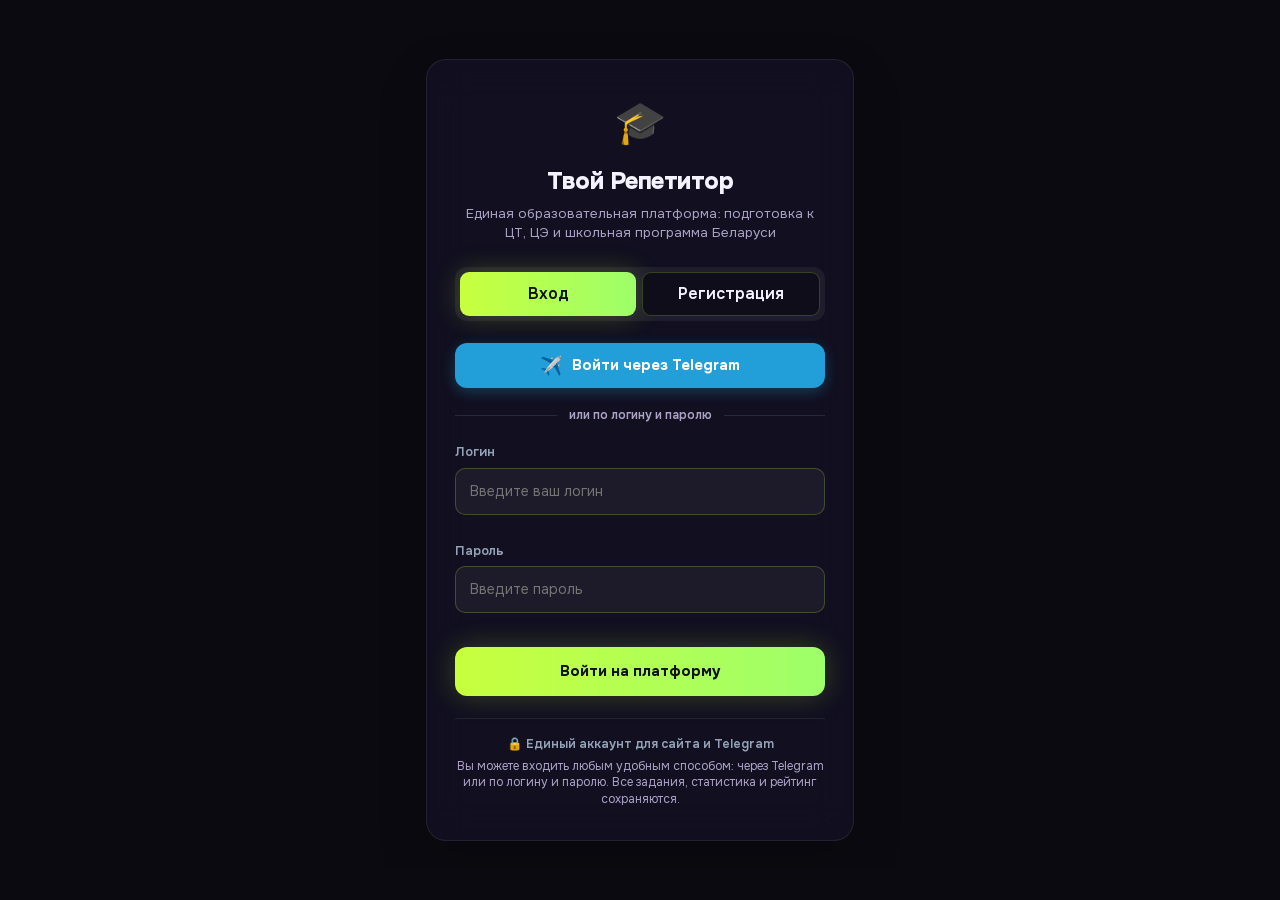
==== commit 2d22b38f: "feat: implement Telegram fast login, hide sidebar/navigation and logout button when unauthenticated" ====
--- a/frontend/index.html
+++ b/frontend/index.html
@@ -65,8 +65,8 @@
       })();
     </script>
     <!-- Локальные шрифты Onest & Unbounded и стили: нулевая задержка, без внешних запросов к Google -->
-    <link rel="stylesheet" href="./fonts.css?v=20261122-v8-auth-security" />
-    <link rel="stylesheet" href="./styles.css?v=20261122-v8-auth-security" />
+    <link rel="stylesheet" href="./fonts.css?v=20261122-v12-tglogin" />
+    <link rel="stylesheet" href="./styles.css?v=20261122-v12-tglogin" />
 
     <!-- Глобальный перехватчик JS-ошибок → логи контейнера через бэкенд -->
     <script>
@@ -138,7 +138,7 @@
       })();
     </script>
   </head>
-  <body>
+  <body class="unauthenticated">
     <!-- Сплэш сразу в body — виден до загрузки JS/шрифтов -->
     <div id="app-splash" class="app-splash">
       <div class="splash-gears">
@@ -221,7 +221,7 @@
               <span class="sidebar-user-grade" id="sidebar-user-grade">11 класс</span>
             </div>
           </div>
-          <button type="button" class="btn secondary sm" data-action="auth-logout" title="Выйти из аккаунта" style="padding:8px 10px;border-radius:10px;font-size:14px;cursor:pointer">🚪</button>
+          <button type="button" class="btn secondary sm" id="sidebar-logout-btn" data-action="auth-logout" title="Выйти из аккаунта" style="padding:8px 10px;border-radius:10px;font-size:14px;cursor:pointer">🚪</button>
         </div>
       </aside>
 
@@ -292,6 +292,6 @@
         if (_tg) { _tg.ready(); _tg.expand(); }
       } catch (e) {}
     </script>
-    <script type="module" src="./app.js?v=20261122-v10-freshapi"></script>
+    <script type="module" src="./app.js?v=20261122-v12-tglogin"></script>
   </body>
 </html>
--- a/frontend/styles.css
+++ b/frontend/styles.css
@@ -214,6 +214,58 @@
   }
 }
 
+/* ── Clean Fullscreen Auth Mode (when user is not logged in) ── */
+body.unauthenticated,
+html:has(body.unauthenticated) {
+  overflow-y: auto !important;
+}
+
+body.unauthenticated .desktop-sidebar,
+body.unauthenticated .topbar,
+body.unauthenticated .tabbar {
+  display: none !important;
+}
+
+body.unauthenticated .app-shell {
+  display: flex !important;
+  flex-direction: column !important;
+  align-items: center !important;
+  justify-content: center !important;
+  width: 100vw !important;
+  max-width: 100vw !important;
+  min-height: 100vh !important;
+  height: auto !important;
+  margin: 0 !important;
+  padding: 32px 16px !important;
+  background: var(--bg0) !important;
+  box-sizing: border-box !important;
+  overflow-y: auto !important;
+}
+
+body.unauthenticated .main-content-wrapper {
+  display: flex !important;
+  flex-direction: column !important;
+  align-items: center !important;
+  justify-content: center !important;
+  width: 100% !important;
+  max-width: 100% !important;
+  min-height: auto !important;
+  height: auto !important;
+  margin: 0 !important;
+  padding: 0 !important;
+}
+
+body.unauthenticated .view {
+  width: 100% !important;
+  max-width: 460px !important;
+  margin: 0 auto !important;
+  padding: 0 !important;
+  display: flex !important;
+  align-items: center !important;
+  justify-content: center !important;
+  overflow: visible !important;
+}
+
 /* ── Adaptive Shell Layout: Mobile & Expansive Desktop ── */
 .desktop-sidebar {
   display: none;
@@ -1765,27 +1817,29 @@
   opacity: 0.7;
 }
 
-.tabbar {
-  position: fixed;
-  bottom: calc(10px + env(safe-area-inset-bottom, 0px));
-  left: 50%;
-  transform: translateX(-50%);
-  width: calc(100% - 20px);
-  max-width: 528px;
-  z-index: 100;
-  display: flex;
-  overflow-x: auto;
-  -webkit-overflow-scrolling: touch;
-  scrollbar-width: none;
-  gap: 4px;
-  padding: 6px 8px;
-  border-radius: 20px;
-  background: var(--tab-bg);
-  border: 1px solid var(--card-border);
-  box-shadow: 0 10px 30px rgba(0, 0, 0, 0.45);
-  backdrop-filter: blur(16px);
-  -webkit-backdrop-filter: blur(16px);
-  box-sizing: border-box;
+@media (max-width: 899px) {
+  .tabbar {
+    position: fixed;
+    bottom: calc(10px + env(safe-area-inset-bottom, 0px));
+    left: 50%;
+    transform: translateX(-50%);
+    width: calc(100% - 20px);
+    max-width: 528px;
+    z-index: 100;
+    display: flex;
+    overflow-x: auto;
+    -webkit-overflow-scrolling: touch;
+    scrollbar-width: none;
+    gap: 4px;
+    padding: 6px 8px;
+    border-radius: 20px;
+    background: var(--tab-bg);
+    border: 1px solid var(--card-border);
+    box-shadow: 0 10px 30px rgba(0, 0, 0, 0.45);
+    backdrop-filter: blur(16px);
+    -webkit-backdrop-filter: blur(16px);
+    box-sizing: border-box;
+  }
 }
 
 .tabbar::-webkit-scrollbar {
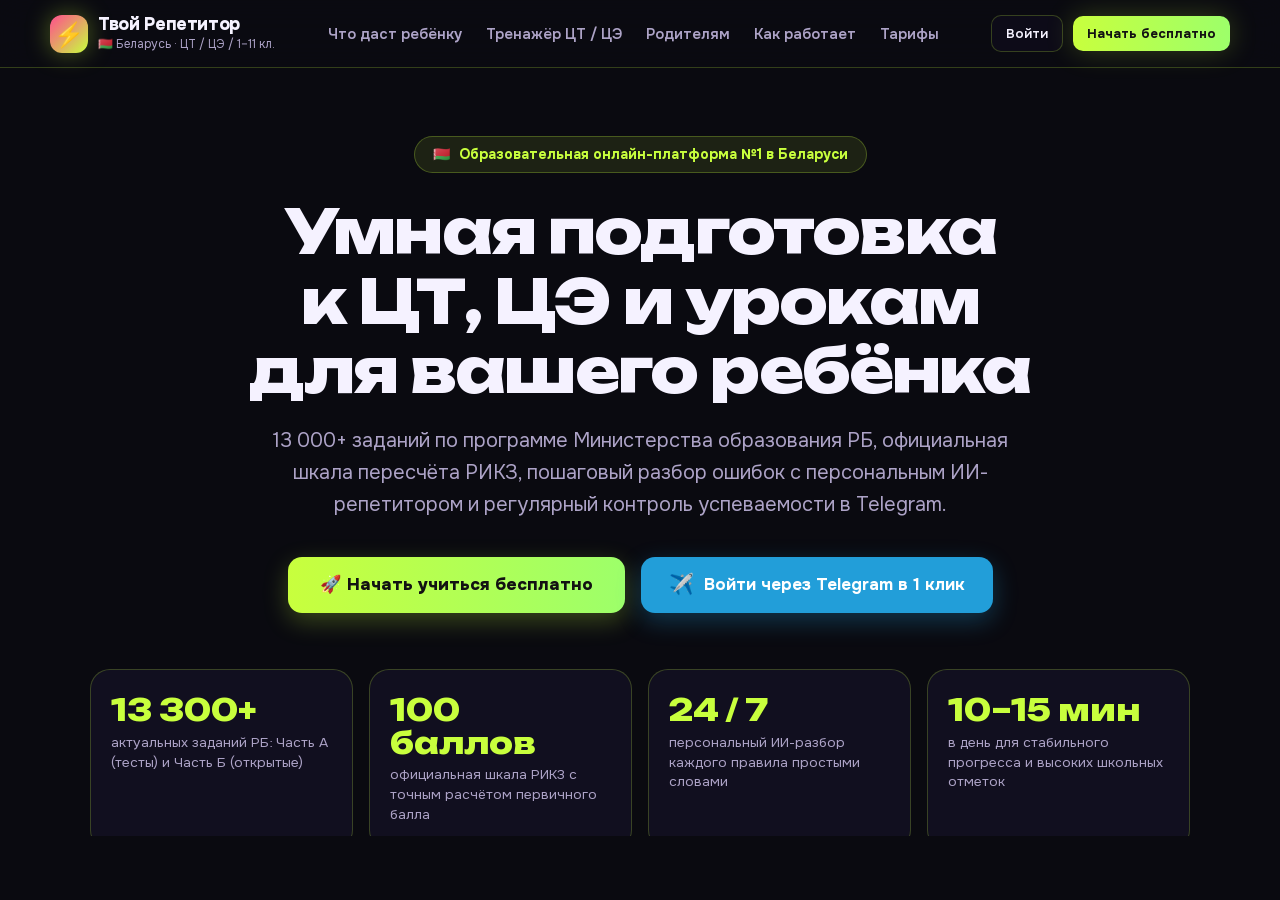
==== commit 33394b08: "feat: modern presentation landing page for unauthenticated visitors" ====
--- a/frontend/index.html
+++ b/frontend/index.html
@@ -65,8 +65,8 @@
       })();
     </script>
     <!-- Локальные шрифты Onest & Unbounded и стили: нулевая задержка, без внешних запросов к Google -->
-    <link rel="stylesheet" href="./fonts.css?v=20261122-v12-tglogin" />
-    <link rel="stylesheet" href="./styles.css?v=20261122-v12-tglogin" />
+    <link rel="stylesheet" href="./fonts.css?v=20261122-v13-landing" />
+    <link rel="stylesheet" href="./styles.css?v=20261122-v13-landing" />
 
     <!-- Глобальный перехватчик JS-ошибок → логи контейнера через бэкенд -->
     <script>
@@ -284,6 +284,16 @@
       </nav>
     </div>
 
+    <!-- Модальное окно правовых документов (Оферта, Политика, Оплата) -->
+    <div id="legal-modal" class="modal-backdrop hidden" aria-hidden="true" style="z-index: 100000;">
+      <div class="modal-card legal-modal-card" style="max-width: 760px; max-height: 85vh; display: flex; flex-direction: column;">
+        <div style="display: flex; justify-content: flex-end; padding: 12px 16px 0;">
+          <button type="button" class="btn icon-only" data-action="close-legal" style="font-size: 20px; line-height: 1;">✕</button>
+        </div>
+        <div id="legal-modal-content" style="overflow-y: auto; padding: 0 24px 24px;"></div>
+      </div>
+    </div>
+
     <!-- Telegram SDK локально: не зависит от telegram.org, грузится мгновенно -->
     <script src="./telegram-web-app.js"></script>
     <script>
@@ -292,6 +302,6 @@
         if (_tg) { _tg.ready(); _tg.expand(); }
       } catch (e) {}
     </script>
-    <script type="module" src="./app.js?v=20261122-v12-tglogin"></script>
+    <script type="module" src="./app.js?v=20261122-v13-landing"></script>
   </body>
 </html>
--- a/frontend/styles.css
+++ b/frontend/styles.css
@@ -214,10 +214,11 @@
   }
 }
 
-/* ── Clean Fullscreen Auth Mode (when user is not logged in) ── */
+/* ── Clean Fullscreen Landing & Presentation Mode (when user is not logged in) ── */
 body.unauthenticated,
 html:has(body.unauthenticated) {
   overflow-y: auto !important;
+  background: var(--bg0) !important;
 }
 
 body.unauthenticated .desktop-sidebar,
@@ -227,29 +228,23 @@
 }
 
 body.unauthenticated .app-shell {
-  display: flex !important;
-  flex-direction: column !important;
-  align-items: center !important;
-  justify-content: center !important;
-  width: 100vw !important;
-  max-width: 100vw !important;
+  display: block !important;
+  width: 100% !important;
+  max-width: 100% !important;
   min-height: 100vh !important;
   height: auto !important;
   margin: 0 !important;
-  padding: 32px 16px !important;
+  padding: 0 !important;
   background: var(--bg0) !important;
   box-sizing: border-box !important;
-  overflow-y: auto !important;
+  overflow-x: hidden !important;
 }
 
 body.unauthenticated .main-content-wrapper {
-  display: flex !important;
-  flex-direction: column !important;
-  align-items: center !important;
-  justify-content: center !important;
+  display: block !important;
   width: 100% !important;
   max-width: 100% !important;
-  min-height: auto !important;
+  min-height: 100vh !important;
   height: auto !important;
   margin: 0 !important;
   padding: 0 !important;
@@ -257,13 +252,11 @@
 
 body.unauthenticated .view {
   width: 100% !important;
-  max-width: 460px !important;
-  margin: 0 auto !important;
+  max-width: 100% !important;
+  margin: 0 !important;
   padding: 0 !important;
-  display: flex !important;
-  align-items: center !important;
-  justify-content: center !important;
-  overflow: visible !important;
+  display: block !important;
+  overflow-x: hidden !important;
 }
 
 /* ── Adaptive Shell Layout: Mobile & Expansive Desktop ── */
@@ -3270,3 +3263,434 @@
   margin-top: 12px;
 }
 
+/* ══════════════════════════════════════════════════════════════
+   СТАРТОВАЯ СТРАНИЦА-ПРЕЗЕНТАЦИЯ (LANDING PAGE)
+   ══════════════════════════════════════════════════════════════ */
+
+.landing-page {
+  min-height: 100vh;
+  width: 100%;
+  background: var(--bg0);
+  color: var(--ink);
+  font-family: var(--font-body);
+  display: flex;
+  flex-direction: column;
+  overflow-x: hidden;
+}
+
+.landing-header {
+  position: sticky;
+  top: 0;
+  z-index: 1000;
+  background: rgba(11, 11, 18, 0.88);
+  backdrop-filter: blur(16px);
+  -webkit-backdrop-filter: blur(16px);
+  border-bottom: 1px solid var(--card-border);
+  padding: 14px 24px;
+}
+
+[data-theme='calm'] .landing-header {
+  background: rgba(243, 246, 244, 0.92);
+}
+
+.landing-header-inner {
+  max-width: 1180px;
+  margin: 0 auto;
+  display: flex;
+  align-items: center;
+  justify-content: space-between;
+  gap: 20px;
+}
+
+.landing-nav-links {
+  display: flex;
+  align-items: center;
+  gap: 24px;
+}
+
+.landing-nav-link {
+  color: var(--muted);
+  text-decoration: none;
+  font-size: 0.92rem;
+  font-weight: 600;
+  cursor: pointer;
+  transition: color 0.15s ease;
+}
+
+.landing-nav-link:hover {
+  color: var(--accent);
+}
+
+.landing-header-actions {
+  display: flex;
+  align-items: center;
+  gap: 10px;
+}
+
+.landing-container {
+  max-width: 1180px;
+  width: 100%;
+  margin: 0 auto;
+  padding: 0 24px;
+  box-sizing: border-box;
+}
+
+/* Hero Section */
+.landing-hero {
+  text-align: center;
+  padding: 68px 24px 44px;
+  display: flex;
+  flex-direction: column;
+  align-items: center;
+  position: relative;
+}
+
+.landing-pill {
+  display: inline-flex;
+  align-items: center;
+  gap: 8px;
+  padding: 7px 18px;
+  border-radius: 999px;
+  background: rgba(200, 255, 61, 0.1);
+  border: 1px solid rgba(200, 255, 61, 0.25);
+  color: var(--accent);
+  font-size: 0.88rem;
+  font-weight: 700;
+  margin-bottom: 24px;
+}
+
+.landing-hero-title {
+  font-family: var(--font-display);
+  font-size: clamp(2.2rem, 5vw, 3.8rem);
+  font-weight: 900;
+  line-height: 1.14;
+  letter-spacing: -0.03em;
+  margin: 0 0 20px;
+  max-width: 920px;
+  color: var(--ink);
+  text-wrap: balance;
+}
+
+.landing-hero-sub {
+  font-size: clamp(1.05rem, 2vw, 1.25rem);
+  line-height: 1.6;
+  color: var(--muted);
+  max-width: 780px;
+  margin: 0 0 36px;
+  text-wrap: pretty;
+}
+
+.landing-hero-cta {
+  display: flex;
+  align-items: center;
+  justify-content: center;
+  gap: 16px;
+  flex-wrap: wrap;
+  margin-bottom: 56px;
+}
+
+/* Metrics Grid */
+.landing-metrics-grid {
+  display: grid;
+  grid-template-columns: repeat(4, 1fr);
+  gap: 16px;
+  width: 100%;
+  max-width: 1100px;
+  margin: 0 auto 30px;
+}
+
+.landing-metric-card {
+  background: var(--card);
+  border: 1px solid var(--card-border);
+  border-radius: 20px;
+  padding: 24px 20px;
+  text-align: left;
+  display: flex;
+  flex-direction: column;
+  gap: 6px;
+  box-shadow: var(--shadow-sm);
+  transition: transform 0.2s ease, border-color 0.2s ease;
+}
+
+.landing-metric-card:hover {
+  transform: translateY(-3px);
+  border-color: rgba(200, 255, 61, 0.4);
+}
+
+.landing-metric-val {
+  font-family: var(--font-display);
+  font-size: 1.85rem;
+  font-weight: 900;
+  color: var(--accent);
+  line-height: 1.1;
+}
+
+.landing-metric-label {
+  font-size: 0.86rem;
+  line-height: 1.45;
+  color: var(--muted);
+}
+
+/* Common Section Styles */
+.landing-section {
+  padding: 76px 0;
+  border-top: 1px solid var(--card-border);
+  position: relative;
+}
+
+.landing-section-header {
+  text-align: center;
+  max-width: 700px;
+  margin: 0 auto 48px;
+}
+
+.landing-section-tag {
+  display: inline-block;
+  font-size: 0.82rem;
+  font-weight: 800;
+  letter-spacing: 0.08em;
+  text-transform: uppercase;
+  color: var(--accent);
+  margin-bottom: 10px;
+}
+
+.landing-section-title {
+  font-family: var(--font-display);
+  font-size: clamp(1.8rem, 3.5vw, 2.7rem);
+  font-weight: 800;
+  line-height: 1.2;
+  letter-spacing: -0.02em;
+  margin: 0 0 14px;
+  color: var(--ink);
+}
+
+.landing-section-desc {
+  font-size: 1.05rem;
+  line-height: 1.55;
+  color: var(--muted);
+  margin: 0 auto;
+}
+
+/* Benefits Grid */
+.landing-benefits-grid {
+  display: grid;
+  grid-template-columns: repeat(2, 1fr);
+  gap: 22px;
+  max-width: 1040px;
+  margin: 0 auto;
+}
+
+.landing-benefit-card {
+  background: var(--card);
+  border: 1px solid var(--card-border);
+  border-radius: 22px;
+  padding: 30px;
+  display: flex;
+  flex-direction: column;
+  justify-content: space-between;
+  gap: 22px;
+  transition: transform 0.2s ease, border-color 0.2s ease, box-shadow 0.2s ease;
+}
+
+.landing-benefit-card:hover {
+  transform: translateY(-4px);
+  border-color: rgba(200, 255, 61, 0.35);
+  box-shadow: var(--shadow-md);
+}
+
+.landing-benefit-icon {
+  font-size: 38px;
+  line-height: 1;
+  display: inline-block;
+  margin-bottom: 14px;
+}
+
+.landing-benefit-title {
+  font-size: 1.3rem;
+  font-weight: 800;
+  line-height: 1.3;
+  margin: 0 0 10px;
+  color: var(--ink);
+}
+
+.landing-benefit-text {
+  font-size: 0.95rem;
+  line-height: 1.55;
+  color: var(--muted);
+  margin: 0;
+}
+
+.landing-benefit-list {
+  list-style: none;
+  padding: 0;
+  margin: 0;
+  display: flex;
+  flex-direction: column;
+  gap: 9px;
+  border-top: 1px solid rgba(255, 255, 255, 0.06);
+  padding-top: 16px;
+}
+
+.landing-benefit-item {
+  display: flex;
+  align-items: center;
+  gap: 10px;
+  font-size: 0.92rem;
+  color: var(--ink);
+}
+
+.landing-benefit-item .check {
+  color: #10b981;
+  font-weight: 800;
+}
+
+/* Parents Section */
+.landing-parents-row {
+  display: grid;
+  grid-template-columns: 1.15fr 0.85fr;
+  gap: 44px;
+  align-items: center;
+  max-width: 1060px;
+  margin: 0 auto;
+}
+
+.landing-tg-report-mockup {
+  background: #18222d;
+  border: 1px solid #233544;
+  border-radius: 22px;
+  padding: 26px;
+  box-shadow: 0 18px 40px rgba(0, 0, 0, 0.35);
+  color: #e2e8f0;
+  font-family: system-ui, -apple-system, sans-serif;
+}
+
+/* Steps Grid */
+.landing-steps-grid {
+  display: grid;
+  grid-template-columns: repeat(3, 1fr);
+  gap: 22px;
+  max-width: 1040px;
+  margin: 0 auto;
+}
+
+.landing-step-card {
+  background: var(--card);
+  border: 1px solid var(--card-border);
+  border-radius: 22px;
+  padding: 30px 26px;
+  position: relative;
+}
+
+.landing-step-num {
+  width: 42px;
+  height: 42px;
+  border-radius: 12px;
+  background: rgba(200, 255, 61, 0.15);
+  color: var(--accent);
+  font-weight: 900;
+  font-size: 1.25rem;
+  display: flex;
+  align-items: center;
+  justify-content: center;
+  margin-bottom: 18px;
+}
+
+/* Tariffs Grid */
+.landing-tariffs-grid {
+  display: grid;
+  grid-template-columns: repeat(3, 1fr);
+  gap: 22px;
+  max-width: 1080px;
+  margin: 0 auto;
+  align-items: stretch;
+}
+
+/* Footer */
+.landing-footer {
+  padding: 60px 24px 36px;
+  border-top: 1px solid var(--card-border);
+  margin-top: auto;
+}
+
+.landing-footer-grid {
+  display: grid;
+  grid-template-columns: 2fr 1fr 1fr;
+  gap: 40px;
+  margin-bottom: 44px;
+}
+
+.landing-footer-title {
+  font-weight: 800;
+  font-size: 0.95rem;
+  text-transform: uppercase;
+  letter-spacing: 0.05em;
+  margin-bottom: 16px;
+  color: var(--ink);
+}
+
+.landing-footer-links {
+  list-style: none;
+  padding: 0;
+  margin: 0;
+  display: flex;
+  flex-direction: column;
+  gap: 11px;
+}
+
+.landing-footer-link {
+  color: var(--muted);
+  text-decoration: none;
+  font-size: 0.88rem;
+  cursor: pointer;
+  transition: color 0.15s ease;
+}
+
+.landing-footer-link:hover {
+  color: var(--accent);
+}
+
+/* Responsive adjustments */
+@media (max-width: 900px) {
+  .landing-metrics-grid {
+    grid-template-columns: repeat(2, 1fr);
+  }
+  .landing-parents-row {
+    grid-template-columns: 1fr;
+  }
+  .landing-tariffs-grid {
+    grid-template-columns: 1fr;
+  }
+}
+
+@media (max-width: 820px) {
+  .landing-nav-links {
+    display: none;
+  }
+}
+
+@media (max-width: 768px) {
+  .landing-benefits-grid,
+  .landing-steps-grid,
+  .landing-footer-grid {
+    grid-template-columns: 1fr;
+  }
+  .landing-hero {
+    padding: 44px 16px 32px;
+  }
+}
+
+@media (max-width: 480px) {
+  .landing-metrics-grid {
+    grid-template-columns: 1fr;
+  }
+  .landing-hero-cta {
+    flex-direction: column;
+    width: 100%;
+  }
+  .landing-hero-cta .btn {
+    width: 100%;
+    box-sizing: border-box;
+    justify-content: center;
+  }
+}
+
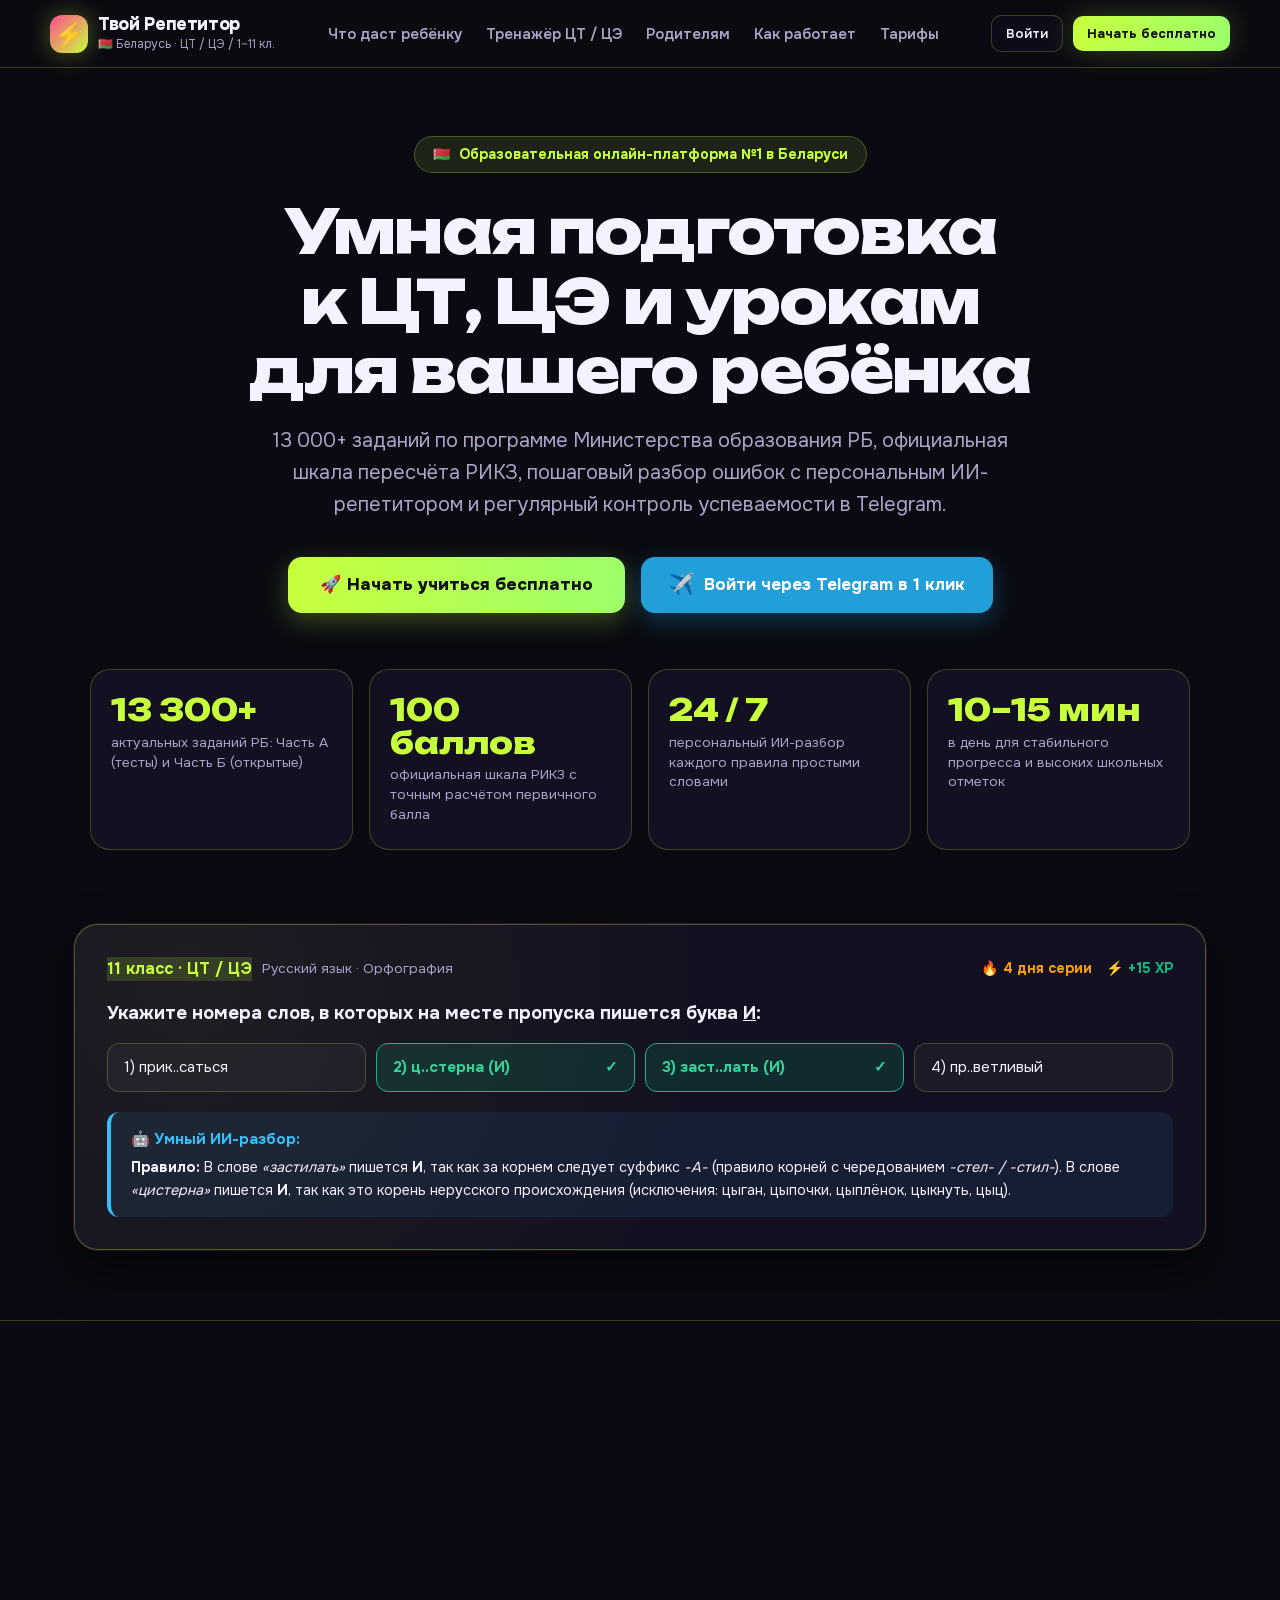
==== commit eb20fd0e: "perf(frontend): eliminate GPU lag, tile drops, and black flashes on scroll; implement smooth zero-fl" ====
--- a/frontend/index.html
+++ b/frontend/index.html
@@ -65,8 +65,8 @@
       })();
     </script>
     <!-- Локальные шрифты Onest & Unbounded и стили: нулевая задержка, без внешних запросов к Google -->
-    <link rel="stylesheet" href="./fonts.css?v=20261122-v13-landing" />
-    <link rel="stylesheet" href="./styles.css?v=20261122-v13-landing" />
+    <link rel="stylesheet" href="./fonts.css?v=20261122-v14-perf" />
+    <link rel="stylesheet" href="./styles.css?v=20261122-v14-perf" />
 
     <!-- Глобальный перехватчик JS-ошибок → логи контейнера через бэкенд -->
     <script>
@@ -139,6 +139,9 @@
     </script>
   </head>
   <body class="unauthenticated">
+    <!-- Глобальный неоновый индикатор фоновой загрузки (без рывков и пустоты) -->
+    <div id="global-progress-bar" class="global-progress-bar" aria-hidden="true"></div>
+
     <!-- Сплэш сразу в body — виден до загрузки JS/шрифтов -->
     <div id="app-splash" class="app-splash">
       <div class="splash-gears">
@@ -302,6 +305,6 @@
         if (_tg) { _tg.ready(); _tg.expand(); }
       } catch (e) {}
     </script>
-    <script type="module" src="./app.js?v=20261122-v13-landing"></script>
+    <script type="module" src="./app.js?v=20261122-v14-perf"></script>
   </body>
 </html>
--- a/frontend/styles.css
+++ b/frontend/styles.css
@@ -2,8 +2,11 @@
 [data-theme='vibe'] {
   --font: 'Onest', 'Segoe UI', -apple-system, sans-serif;
   --font-display: 'Unbounded', 'Onest', sans-serif;
-  --bg0: #0a0a10;
-  --bg1: #151224;
+  --bg0: #0a0b12;
+  --bg1: #12131f;
+  --bg-gradient: radial-gradient(circle at 15% 10%, rgba(200, 255, 61, 0.08), transparent 45%),
+                 radial-gradient(circle at 85% 20%, rgba(255, 77, 141, 0.08), transparent 40%),
+                 #0a0b12;
   --ink: #f5f2ff;
   --muted: #ada3c7;
   --accent: #c8ff3d;
@@ -11,13 +14,13 @@
   --accent-glow: rgba(200, 255, 61, 0.4);
   --danger: #ff4d8d;
   --ok: #c8ff3d;
-  --card: rgba(21, 18, 36, 0.75);
+  --card: rgba(21, 18, 36, 0.88);
   --card-border: rgba(200, 255, 61, 0.22);
-  --card-hover: rgba(28, 24, 48, 0.9);
+  --card-hover: rgba(28, 24, 48, 0.95);
   --shadow: 0 0 0 1px rgba(255, 77, 141, 0.16), 0 20px 46px rgba(0, 0, 0, 0.6);
   --hover-shadow: 0 0 30px rgba(200, 255, 61, 0.3), 0 24px 50px rgba(0, 0, 0, 0.7);
   --radius: 22px;
-  --tab-bg: rgba(15, 12, 26, 0.92);
+  --tab-bg: rgba(15, 12, 26, 0.96);
   --option-bg: rgba(255, 255, 255, 0.05);
   --veil: linear-gradient(180deg, rgba(10, 10, 16, 0.4), rgba(10, 10, 16, 0.9));
   --chip-active: #ff4d8d;
@@ -27,7 +30,10 @@
   --font: 'Onest', 'Segoe UI', -apple-system, sans-serif;
   --font-display: 'Unbounded', 'Onest', sans-serif;
   --bg0: #06070b;
-  --bg1: #0d1017;
+  --bg1: #0e111a;
+  --bg-gradient: radial-gradient(circle at 15% 10%, rgba(139, 92, 246, 0.09), transparent 45%),
+                 radial-gradient(circle at 85% 20%, rgba(6, 182, 212, 0.08), transparent 40%),
+                 #06070b;
   --ink: #f1f5f9;
   --muted: #8b9cb4;
   --accent: #8b5cf6;
@@ -35,13 +41,13 @@
   --accent-glow: rgba(139, 92, 246, 0.45);
   --danger: #f43f5e;
   --ok: #06b6d4;
-  --card: rgba(14, 18, 28, 0.75);
+  --card: rgba(14, 18, 28, 0.88);
   --card-border: rgba(139, 92, 246, 0.22);
-  --card-hover: rgba(20, 26, 42, 0.9);
+  --card-hover: rgba(20, 26, 42, 0.95);
   --shadow: 0 0 0 1px rgba(139, 92, 246, 0.18), 0 20px 48px rgba(0, 0, 0, 0.7);
   --hover-shadow: 0 0 28px rgba(139, 92, 246, 0.35), 0 24px 50px rgba(0, 0, 0, 0.8);
   --radius: 22px;
-  --tab-bg: rgba(10, 13, 20, 0.92);
+  --tab-bg: rgba(10, 13, 20, 0.96);
   --option-bg: rgba(255, 255, 255, 0.04);
   --veil: linear-gradient(180deg, rgba(6, 7, 11, 0.4), rgba(6, 7, 11, 0.92));
   --chip-active: #8b5cf6;
@@ -52,6 +58,9 @@
   --font-display: 'Onest', 'Segoe UI', sans-serif;
   --bg0: #0b1320;
   --bg1: #132238;
+  --bg-gradient: radial-gradient(circle at 20% 10%, rgba(16, 185, 129, 0.08), transparent 45%),
+                 radial-gradient(circle at 80% 20%, rgba(56, 189, 248, 0.06), transparent 40%),
+                 #0b1320;
   --ink: #f1f5f9;
   --muted: #8fa0b5;
   --accent: #10b981;
@@ -59,13 +68,13 @@
   --accent-glow: rgba(16, 185, 129, 0.4);
   --danger: #f43f5e;
   --ok: #10b981;
-  --card: rgba(19, 34, 56, 0.72);
+  --card: rgba(19, 34, 56, 0.86);
   --card-border: rgba(16, 185, 129, 0.2);
-  --card-hover: rgba(24, 42, 68, 0.88);
+  --card-hover: rgba(24, 42, 68, 0.94);
   --shadow: 0 0 0 1px rgba(255, 255, 255, 0.06), 0 16px 40px rgba(0, 0, 0, 0.45);
   --hover-shadow: 0 0 25px rgba(16, 185, 129, 0.3), 0 20px 45px rgba(0, 0, 0, 0.55);
   --radius: 20px;
-  --tab-bg: rgba(11, 19, 32, 0.92);
+  --tab-bg: rgba(11, 19, 32, 0.96);
   --option-bg: rgba(255, 255, 255, 0.04);
   --veil: linear-gradient(180deg, rgba(11, 19, 32, 0.4), rgba(11, 19, 32, 0.92));
   --chip-active: #10b981;
@@ -83,142 +92,56 @@
   font-family: var(--font);
   font-size: 16px;
   line-height: 1.5;
-  background: var(--bg0);
+  background: var(--bg-gradient, var(--bg0)) !important;
+  background-attachment: fixed !important;
   -webkit-font-smoothing: antialiased;
+  -moz-osx-font-smoothing: grayscale;
+  text-rendering: optimizeLegibility;
+  scroll-behavior: smooth;
 }
 
 body {
   overflow-x: hidden;
 }
 
+/* ── Hardware-Accelerated Modern Theme Gradients ── */
 .atmosphere {
+  display: none !important;
+}
+
+/* ── Global Fast Progress Bar (YouTube/Telegram Style) ── */
+.global-progress-bar {
   position: fixed;
-  inset: 0;
-  z-index: 0;
+  top: 0;
+  left: 0;
+  right: 0;
+  height: 3px;
+  background: linear-gradient(90deg, var(--accent), #ff4d8d, #38bdf8, var(--accent));
+  background-size: 300% 100%;
+  z-index: 100005;
+  opacity: 0;
   pointer-events: none;
-  overflow: hidden;
-}
-
-.atmosphere .slide {
-  position: absolute;
-  inset: 0;
-  opacity: 0;
-  transition: opacity 1.2s ease;
-  background-size: cover;
-  background-position: center;
-}
-
-.atmosphere .slide.active {
+  transition: opacity 0.2s ease;
+  transform: translateZ(0);
+}
+
+.global-progress-bar.active {
   opacity: 1;
-}
-
-.atmosphere .veil {
-  position: absolute;
-  inset: 0;
-  background: var(--veil);
-}
-
-.meme-layer {
-  position: absolute;
-  inset: 0;
-  overflow: hidden;
-}
-
-.sticker {
-  position: absolute;
-  display: inline-flex;
-  align-items: center;
-  justify-content: center;
-  padding: 8px 12px;
-  border-radius: 999px;
-  font-family: var(--font-display);
-  font-size: 0.78rem;
-  font-weight: 700;
-  letter-spacing: 0.01em;
-  white-space: nowrap;
-  backdrop-filter: blur(6px);
-  animation: floaty 7s ease-in-out infinite;
-  opacity: 0.9;
-}
-
-.sticker.s1 {
-  top: 12%;
-  left: 6%;
-  background: rgba(255, 77, 141, 0.9);
-  color: #fff;
-  transform: rotate(-12deg);
-}
-.sticker.s2 {
-  top: 22%;
-  right: 8%;
-  background: rgba(200, 255, 61, 0.92);
-  color: #121212;
-  transform: rotate(8deg);
-  animation-delay: 0.6s;
-}
-.sticker.s3 {
-  top: 48%;
-  left: 10%;
-  font-size: 1.6rem;
-  background: rgba(255, 255, 255, 0.08);
-  animation-delay: 1.1s;
-}
-.sticker.s4 {
-  bottom: 28%;
-  right: 10%;
-  background: rgba(122, 92, 255, 0.88);
-  color: #fff;
-  transform: rotate(-6deg);
-  animation-delay: 0.3s;
-}
-.sticker.s5 {
-  top: 36%;
-  right: 28%;
-  font-size: 1.4rem;
-  background: transparent;
-  animation-delay: 1.4s;
-}
-.sticker.s6 {
-  bottom: 36%;
-  left: 18%;
-  background: rgba(255, 255, 255, 0.1);
-  border: 1px solid rgba(255, 255, 255, 0.2);
-  color: #fff;
-  transform: rotate(14deg);
-  animation-delay: 0.9s;
-}
-.sticker.s7 {
-  top: 58%;
-  right: 16%;
-  font-size: 1.5rem;
-  background: transparent;
-  animation-delay: 1.7s;
-}
-.sticker.s8 {
-  top: 16%;
-  left: 42%;
-  background: rgba(200, 255, 61, 0.2);
-  border: 1px solid rgba(200, 255, 61, 0.45);
-  color: #c8ff3d;
-  transform: rotate(-4deg);
-  animation-delay: 0.2s;
-}
-
-@keyframes floaty {
-  0%,
-  100% {
-    translate: 0 0;
-  }
-  50% {
-    translate: 0 -8px;
-  }
-}
-
+  animation: globalProgressPulse 1.1s cubic-bezier(0.4, 0, 0.2, 1) infinite;
+}
+
+@keyframes globalProgressPulse {
+  0% { background-position: 100% 0; }
+  100% { background-position: -100% 0; }
+}
 /* ── Clean Fullscreen Landing & Presentation Mode (when user is not logged in) ── */
 body.unauthenticated,
 html:has(body.unauthenticated) {
+  height: auto !important;
+  min-height: 100% !important;
   overflow-y: auto !important;
-  background: var(--bg0) !important;
+  overflow-x: hidden !important;
+  background: var(--bg-gradient, var(--bg0)) !important;
 }
 
 body.unauthenticated .desktop-sidebar,
@@ -227,36 +150,18 @@
   display: none !important;
 }
 
-body.unauthenticated .app-shell {
+body.unauthenticated .app-shell,
+body.unauthenticated .main-content-wrapper,
+body.unauthenticated .view {
   display: block !important;
   width: 100% !important;
   max-width: 100% !important;
-  min-height: 100vh !important;
+  min-height: auto !important;
   height: auto !important;
   margin: 0 !important;
   padding: 0 !important;
-  background: var(--bg0) !important;
-  box-sizing: border-box !important;
-  overflow-x: hidden !important;
-}
-
-body.unauthenticated .main-content-wrapper {
-  display: block !important;
-  width: 100% !important;
-  max-width: 100% !important;
-  min-height: 100vh !important;
-  height: auto !important;
-  margin: 0 !important;
-  padding: 0 !important;
-}
-
-body.unauthenticated .view {
-  width: 100% !important;
-  max-width: 100% !important;
-  margin: 0 !important;
-  padding: 0 !important;
-  display: block !important;
-  overflow-x: hidden !important;
+  overflow: visible !important;
+  background: transparent !important;
 }
 
 /* ── Adaptive Shell Layout: Mobile & Expansive Desktop ── */
@@ -291,14 +196,15 @@
 
 /* На экранах десктопов (ПК, ноутбуки, мониторы >= 900px): полноценный EdTech портал на весь экран */
 @media (min-width: 900px) {
-  html, body {
+  body:not(.unauthenticated),
+  html:has(body:not(.unauthenticated)) {
     height: 100%;
     margin: 0;
     padding: 0;
     overflow: hidden;
   }
 
-  .app-shell {
+  body:not(.unauthenticated) .app-shell {
     display: flex !important;
     flex-direction: row !important;
     width: 100vw !important;
@@ -495,7 +401,7 @@
   }
 
   /* Основная рабочая область справа */
-  .main-content-wrapper {
+  body:not(.unauthenticated) .main-content-wrapper {
     flex: 1 !important;
     height: 100vh !important;
     display: flex !important;
@@ -535,7 +441,7 @@
   }
 
   /* Скроллируемая область контента */
-  .view {
+  body:not(.unauthenticated) .view {
     flex: 1 !important;
     height: calc(100vh - 64px) !important;
     overflow-y: auto !important;
@@ -545,6 +451,13 @@
     display: flex !important;
     flex-direction: column !important;
     gap: 24px !important;
+    scroll-behavior: smooth !important;
+    -webkit-overflow-scrolling: touch !important;
+    will-change: scroll-position !important;
+    overscroll-behavior-y: contain !important;
+  }
+    flex-direction: column !important;
+    gap: 24px !important;
   }
 }
 
@@ -566,12 +479,11 @@
   gap: 16px;
   padding: 10px 18px;
   background: var(--card);
-  backdrop-filter: blur(24px) saturate(180%);
-  -webkit-backdrop-filter: blur(24px) saturate(180%);
   border: 1px solid var(--card-border);
   border-radius: 999px;
   box-shadow: var(--shadow);
   transition: all 0.25s ease;
+  transform: translateZ(0);
 }
 
 .brand {
@@ -805,14 +717,12 @@
 .tabbar {
   position: fixed;
   left: 50%;
-  transform: translateX(-50%);
+  transform: translateX(-50%) translateZ(0);
   bottom: calc(10px + env(safe-area-inset-bottom, 0px));
   z-index: 1000;
   width: calc(100% - 24px);
   max-width: 520px;
   background: var(--tab-bg);
-  backdrop-filter: blur(28px) saturate(180%);
-  -webkit-backdrop-filter: blur(28px) saturate(180%);
   border: 1px solid var(--card-border);
   border-radius: 999px;
   padding: 6px;
@@ -3282,11 +3192,10 @@
   position: sticky;
   top: 0;
   z-index: 1000;
-  background: rgba(11, 11, 18, 0.88);
-  backdrop-filter: blur(16px);
-  -webkit-backdrop-filter: blur(16px);
+  background: rgba(11, 11, 18, 0.96);
   border-bottom: 1px solid var(--card-border);
   padding: 14px 24px;
+  transform: translateZ(0);
 }
 
 [data-theme='calm'] .landing-header {
@@ -3436,6 +3345,8 @@
   padding: 76px 0;
   border-top: 1px solid var(--card-border);
   position: relative;
+  content-visibility: auto;
+  contain-intrinsic-size: 600px;
 }
 
 .landing-section-header {
@@ -3694,3 +3605,69 @@
   }
 }
 
+/* ── Buttery Smooth View Transitions & Skeletons ── */
+.view > * {
+  animation: viewFadeIn 0.18s cubic-bezier(0.16, 1, 0.3, 1) both;
+}
+
+@keyframes viewFadeIn {
+  from {
+    opacity: 0;
+    transform: translateY(4px);
+  }
+  to {
+    opacity: 1;
+    transform: translateY(0);
+  }
+}
+
+.skeleton-grid {
+  display: flex;
+  flex-direction: column;
+  gap: 16px;
+  width: 100%;
+}
+
+.skeleton-card {
+  position: relative;
+  overflow: hidden;
+  padding: 24px;
+  border-radius: 20px;
+  background: var(--card);
+  border: 1px solid var(--card-border);
+}
+
+.skeleton-line {
+  height: 14px;
+  border-radius: 6px;
+  background: rgba(255, 255, 255, 0.07);
+  margin-bottom: 12px;
+  position: relative;
+  overflow: hidden;
+}
+
+.skeleton-line.title {
+  height: 22px;
+  width: 60%;
+  margin-bottom: 18px;
+}
+
+.skeleton-line.short {
+  width: 40%;
+}
+
+.skeleton-line::after {
+  content: '';
+  position: absolute;
+  inset: 0;
+  transform: translateX(-100%);
+  background: linear-gradient(90deg, transparent, rgba(255, 255, 255, 0.07), transparent);
+  animation: skeletonShimmer 1.4s infinite;
+}
+
+@keyframes skeletonShimmer {
+  100% {
+    transform: translateX(100%);
+  }
+}
+
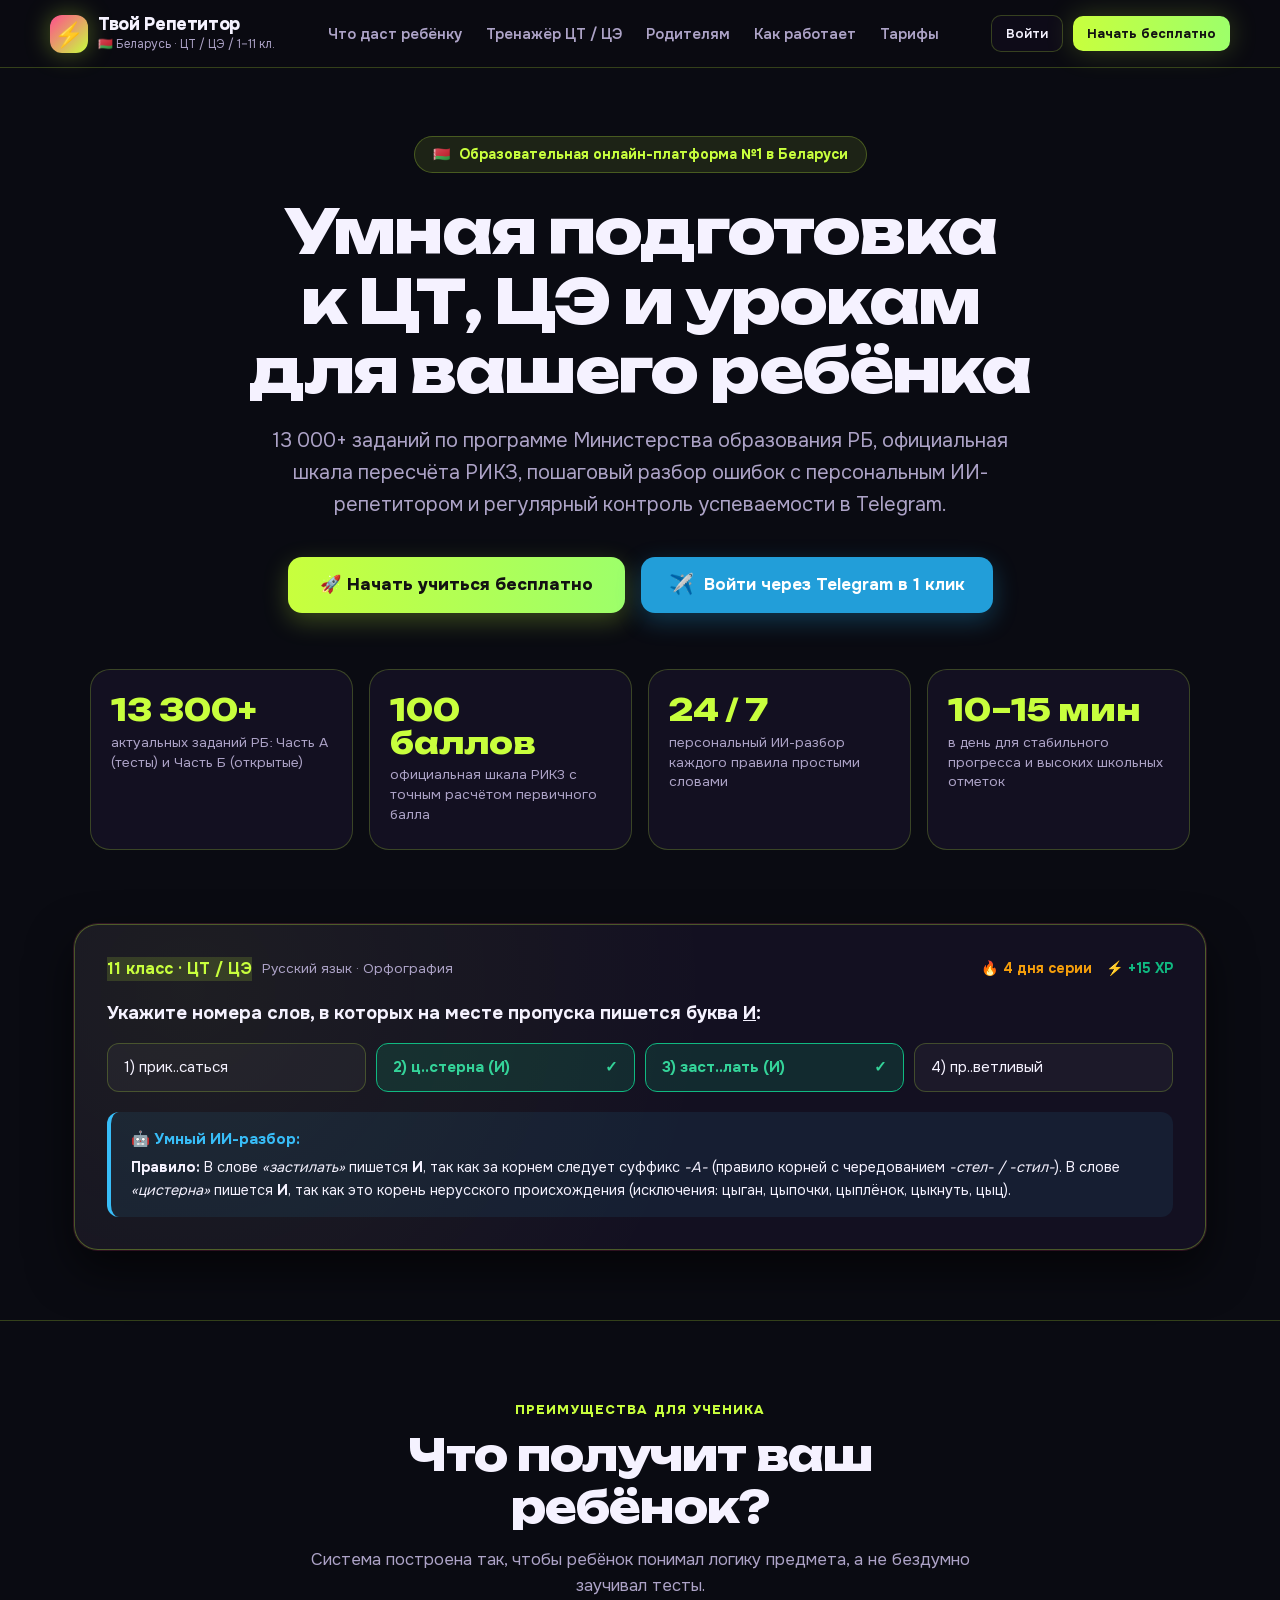
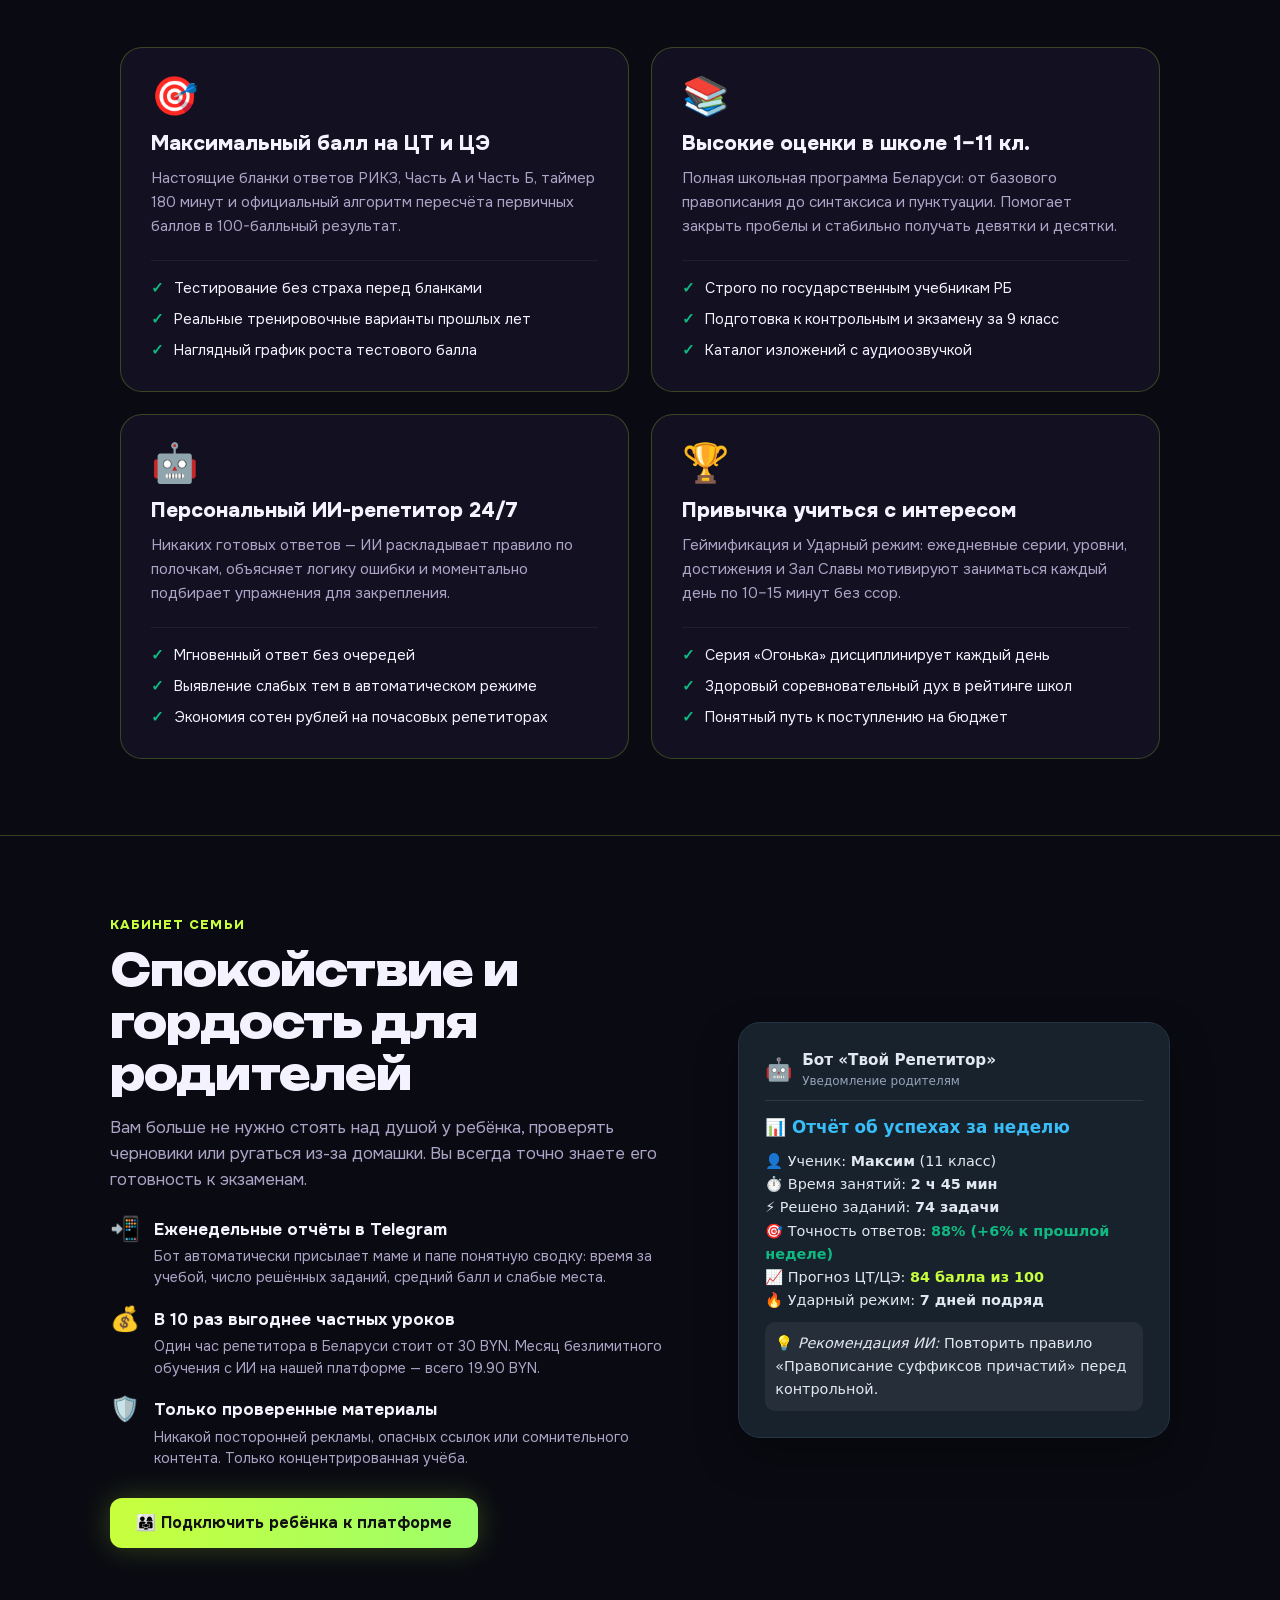
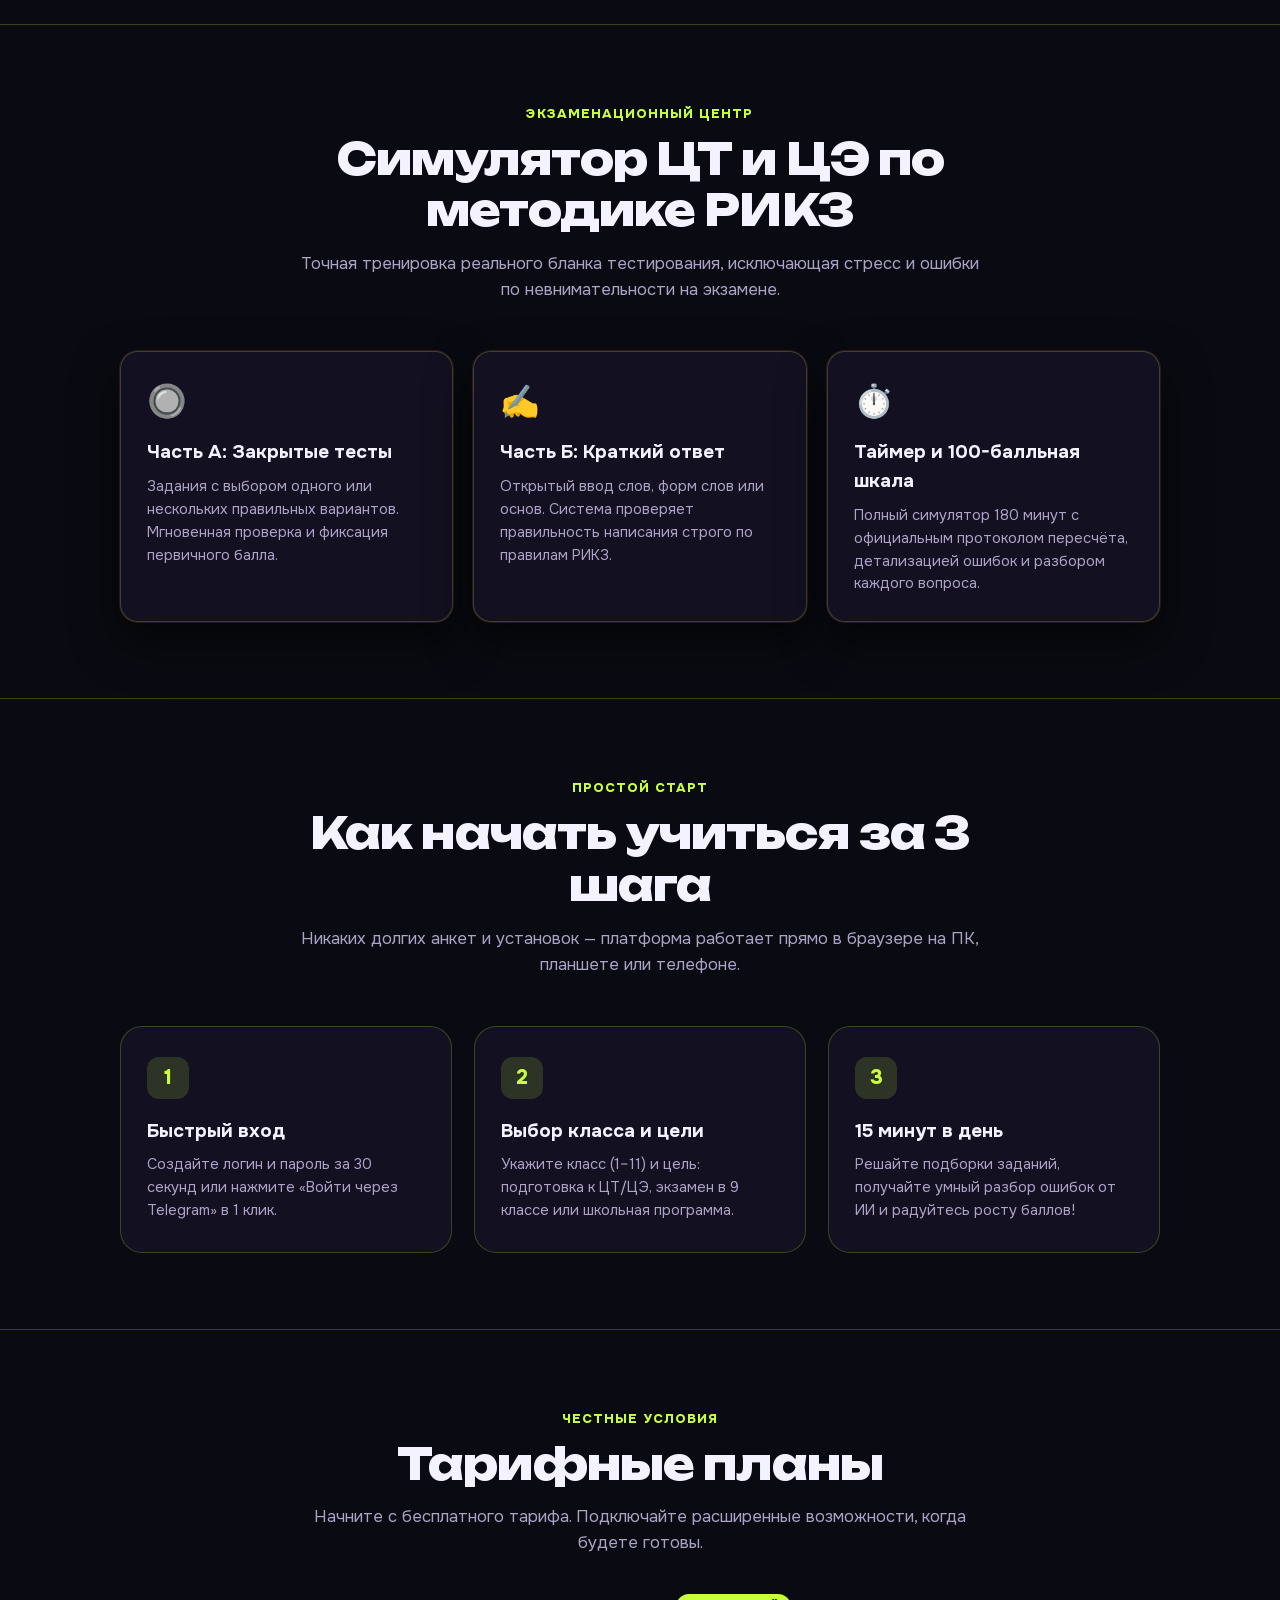
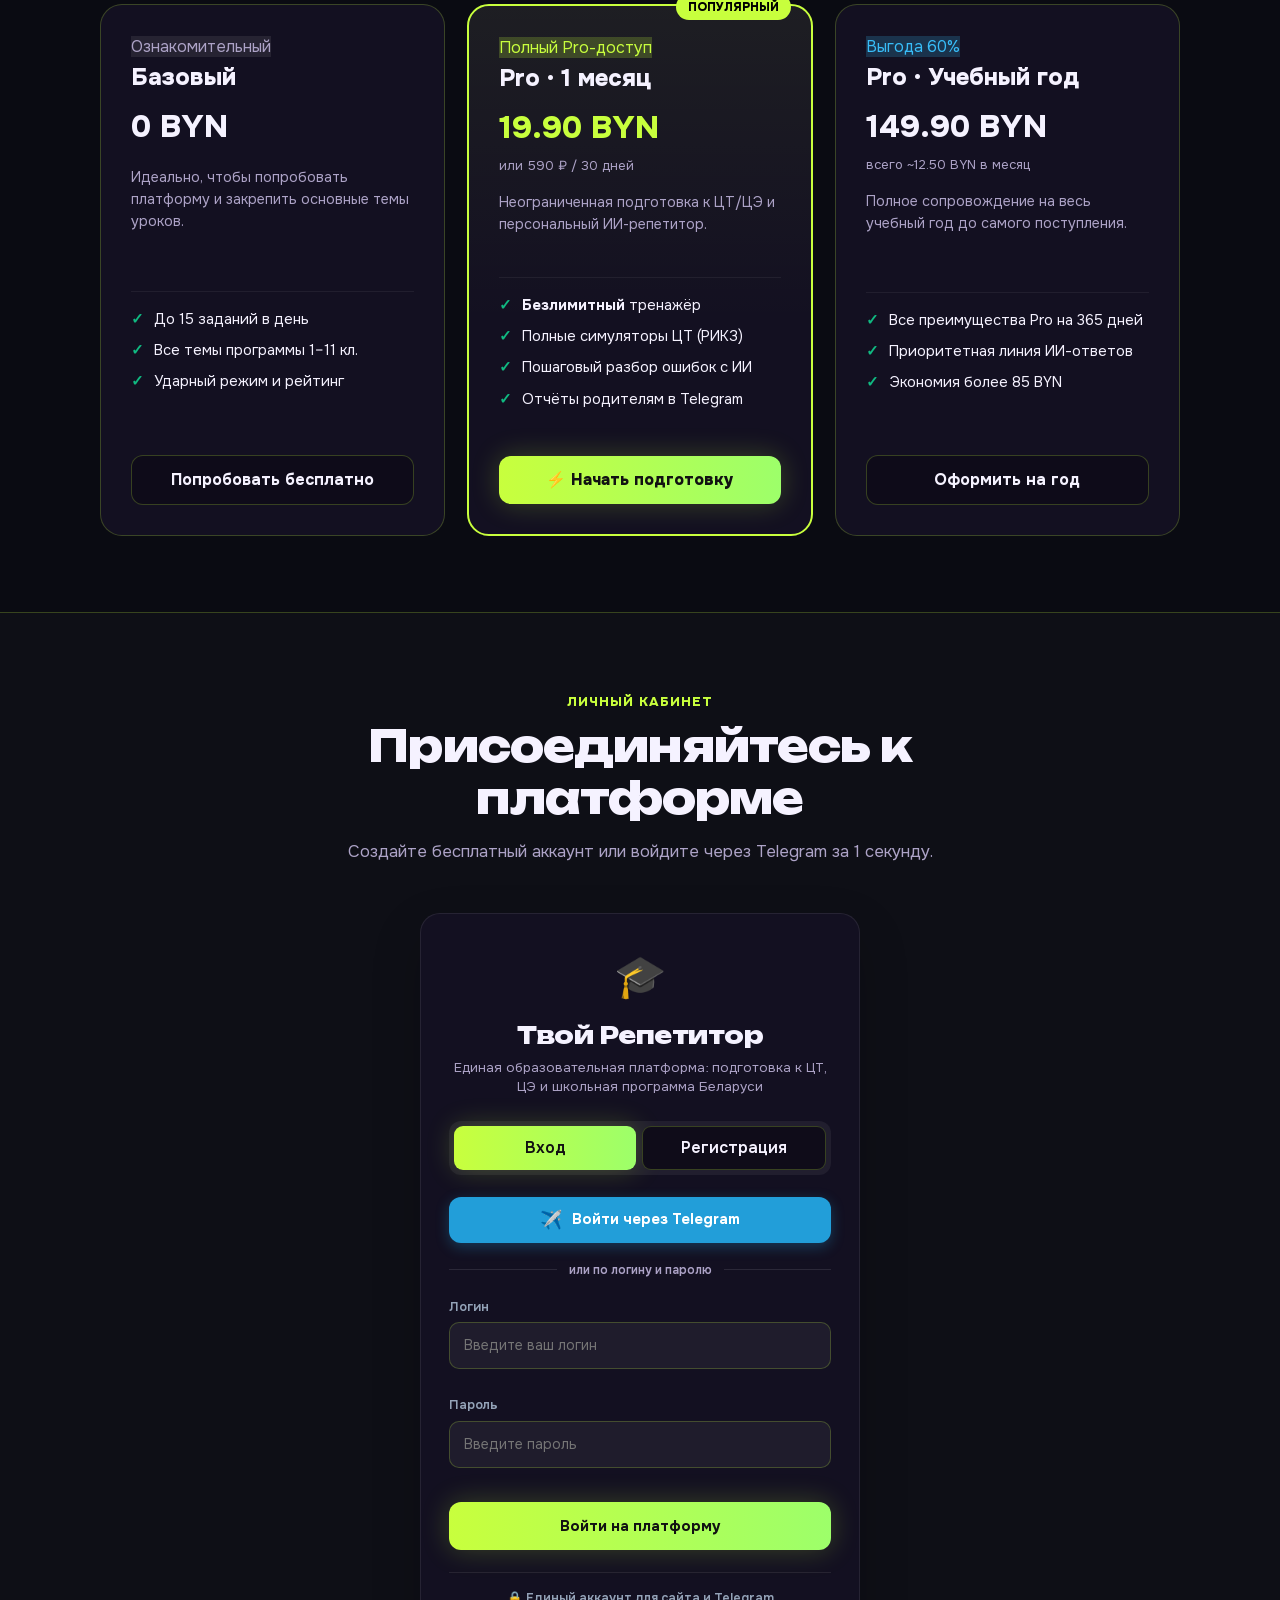
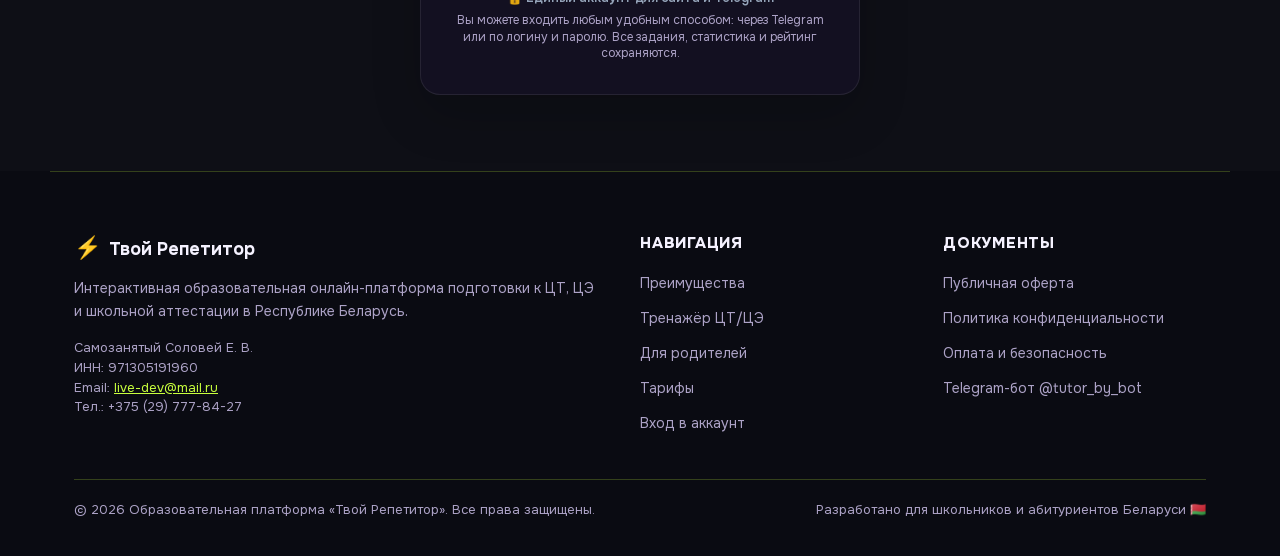
==== commit dee6aea1: "fix(frontend): remove content-visibility and fixed background causing black screen tile drops" ====
--- a/frontend/index.html
+++ b/frontend/index.html
@@ -65,8 +65,8 @@
       })();
     </script>
     <!-- Локальные шрифты Onest & Unbounded и стили: нулевая задержка, без внешних запросов к Google -->
-    <link rel="stylesheet" href="./fonts.css?v=20261122-v14-perf" />
-    <link rel="stylesheet" href="./styles.css?v=20261122-v14-perf" />
+    <link rel="stylesheet" href="./fonts.css?v=20261122-v15-instant" />
+    <link rel="stylesheet" href="./styles.css?v=20261122-v15-instant" />
 
     <!-- Глобальный перехватчик JS-ошибок → логи контейнера через бэкенд -->
     <script>
@@ -305,6 +305,6 @@
         if (_tg) { _tg.ready(); _tg.expand(); }
       } catch (e) {}
     </script>
-    <script type="module" src="./app.js?v=20261122-v14-perf"></script>
+    <script type="module" src="./app.js?v=20261122-v15-instant"></script>
   </body>
 </html>
--- a/frontend/styles.css
+++ b/frontend/styles.css
@@ -92,12 +92,10 @@
   font-family: var(--font);
   font-size: 16px;
   line-height: 1.5;
-  background: var(--bg-gradient, var(--bg0)) !important;
-  background-attachment: fixed !important;
+  background: var(--bg0);
   -webkit-font-smoothing: antialiased;
   -moz-osx-font-smoothing: grayscale;
   text-rendering: optimizeLegibility;
-  scroll-behavior: smooth;
 }
 
 body {
@@ -141,7 +139,7 @@
   min-height: 100% !important;
   overflow-y: auto !important;
   overflow-x: hidden !important;
-  background: var(--bg-gradient, var(--bg0)) !important;
+  background: var(--bg0) !important;
 }
 
 body.unauthenticated .desktop-sidebar,
@@ -451,13 +449,7 @@
     display: flex !important;
     flex-direction: column !important;
     gap: 24px !important;
-    scroll-behavior: smooth !important;
     -webkit-overflow-scrolling: touch !important;
-    will-change: scroll-position !important;
-    overscroll-behavior-y: contain !important;
-  }
-    flex-direction: column !important;
-    gap: 24px !important;
   }
 }
 
@@ -1101,8 +1093,6 @@
   background: var(--card);
   border: 1px solid var(--card-border);
   box-shadow: var(--shadow);
-  backdrop-filter: blur(20px) saturate(180%);
-  -webkit-backdrop-filter: blur(20px) saturate(180%);
   transition: transform 0.22s cubic-bezier(0.16, 1, 0.3, 1),
               box-shadow 0.22s cubic-bezier(0.16, 1, 0.3, 1),
               border-color 0.22s ease;
@@ -1739,8 +1729,6 @@
     background: var(--tab-bg);
     border: 1px solid var(--card-border);
     box-shadow: 0 10px 30px rgba(0, 0, 0, 0.45);
-    backdrop-filter: blur(16px);
-    -webkit-backdrop-filter: blur(16px);
     box-sizing: border-box;
   }
 }
@@ -2575,8 +2563,7 @@
 .app-footer {
   margin-top: 48px;
   border-top: 1px solid var(--card-border);
-  background: rgba(10, 10, 16, 0.85);
-  backdrop-filter: blur(20px);
+  background: rgba(10, 10, 16, 0.98);
   padding: 40px 24px 100px;
   color: var(--muted);
   font-size: 0.9rem;
@@ -2782,7 +2769,6 @@
   display: flex;
   flex-direction: column;
   transition: transform 0.2s ease, box-shadow 0.2s ease, border-color 0.2s ease;
-  backdrop-filter: blur(12px);
 }
 .tariff-card:hover {
   transform: translateY(-4px);
@@ -3186,6 +3172,8 @@
   display: flex;
   flex-direction: column;
   overflow-x: hidden;
+  animation: none !important;
+  transform: none !important;
 }
 
 .landing-header {
@@ -3345,8 +3333,6 @@
   padding: 76px 0;
   border-top: 1px solid var(--card-border);
   position: relative;
-  content-visibility: auto;
-  contain-intrinsic-size: 600px;
 }
 
 .landing-section-header {
